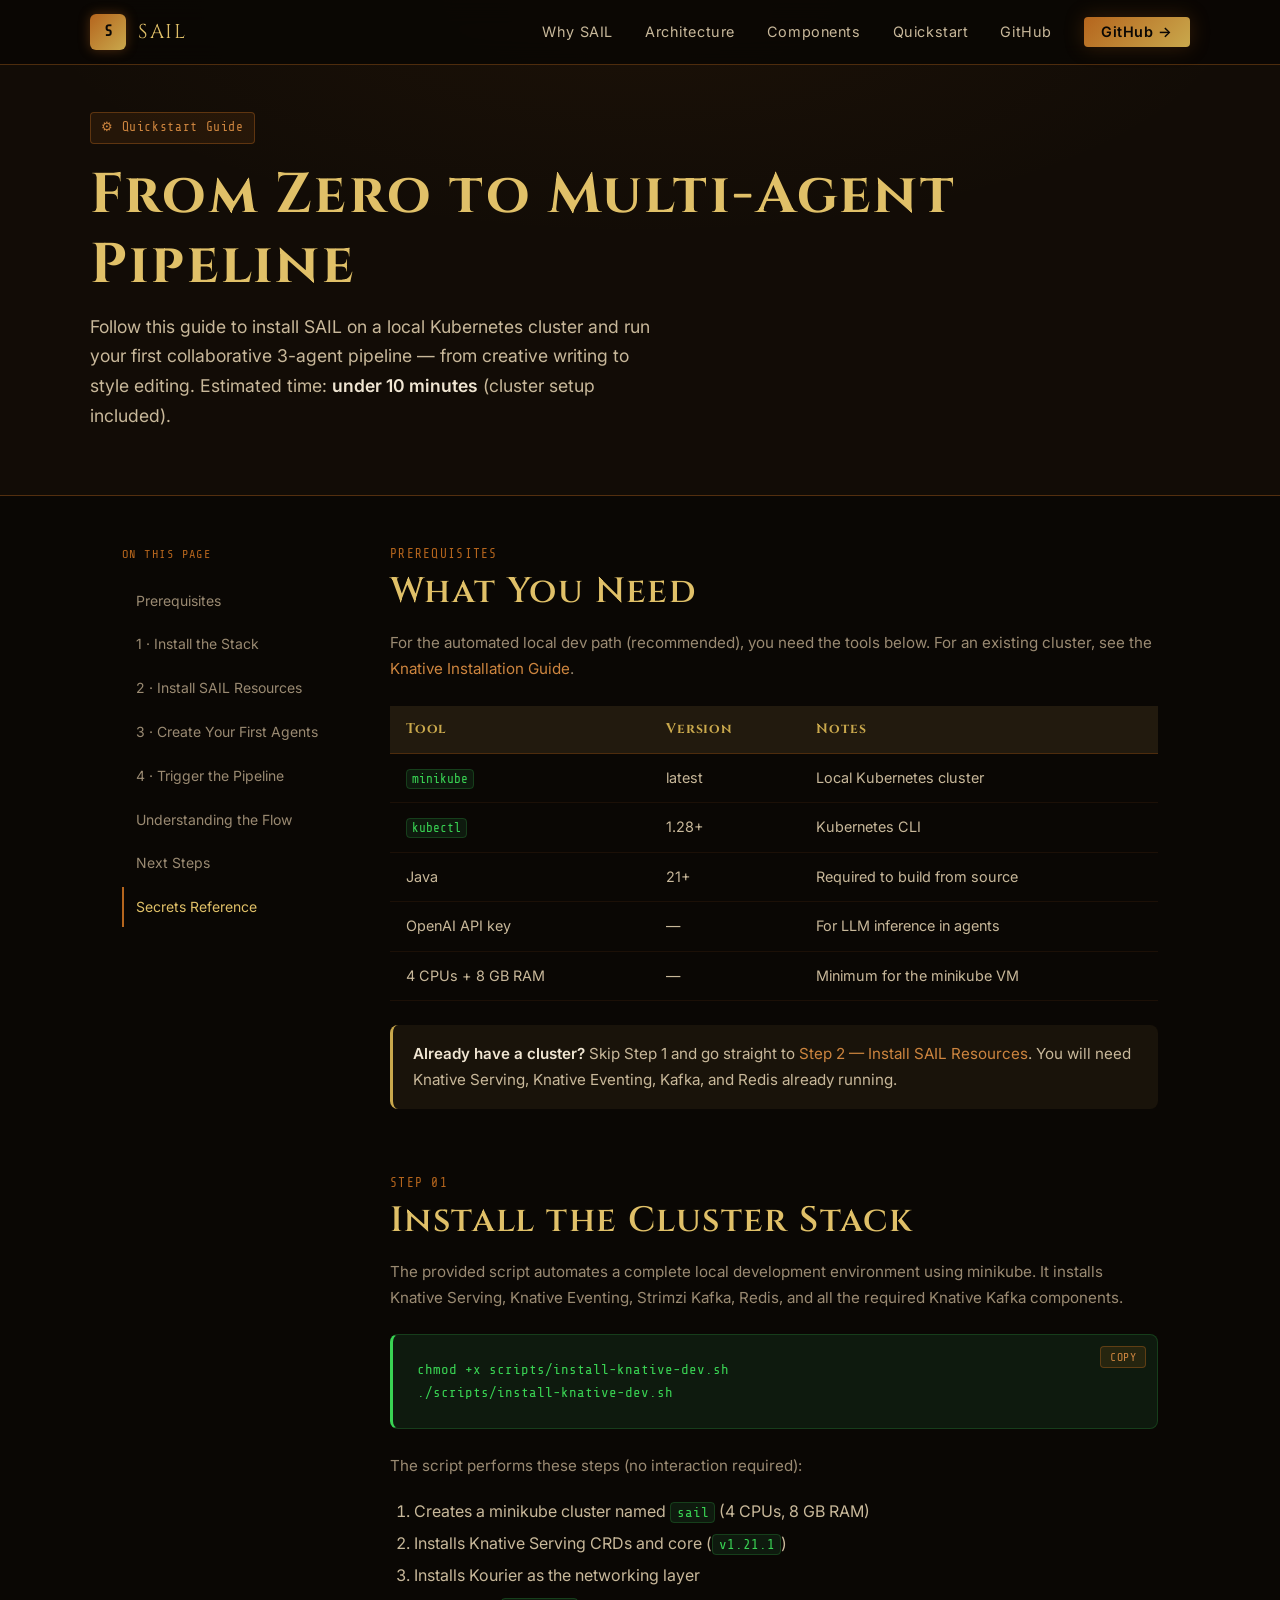
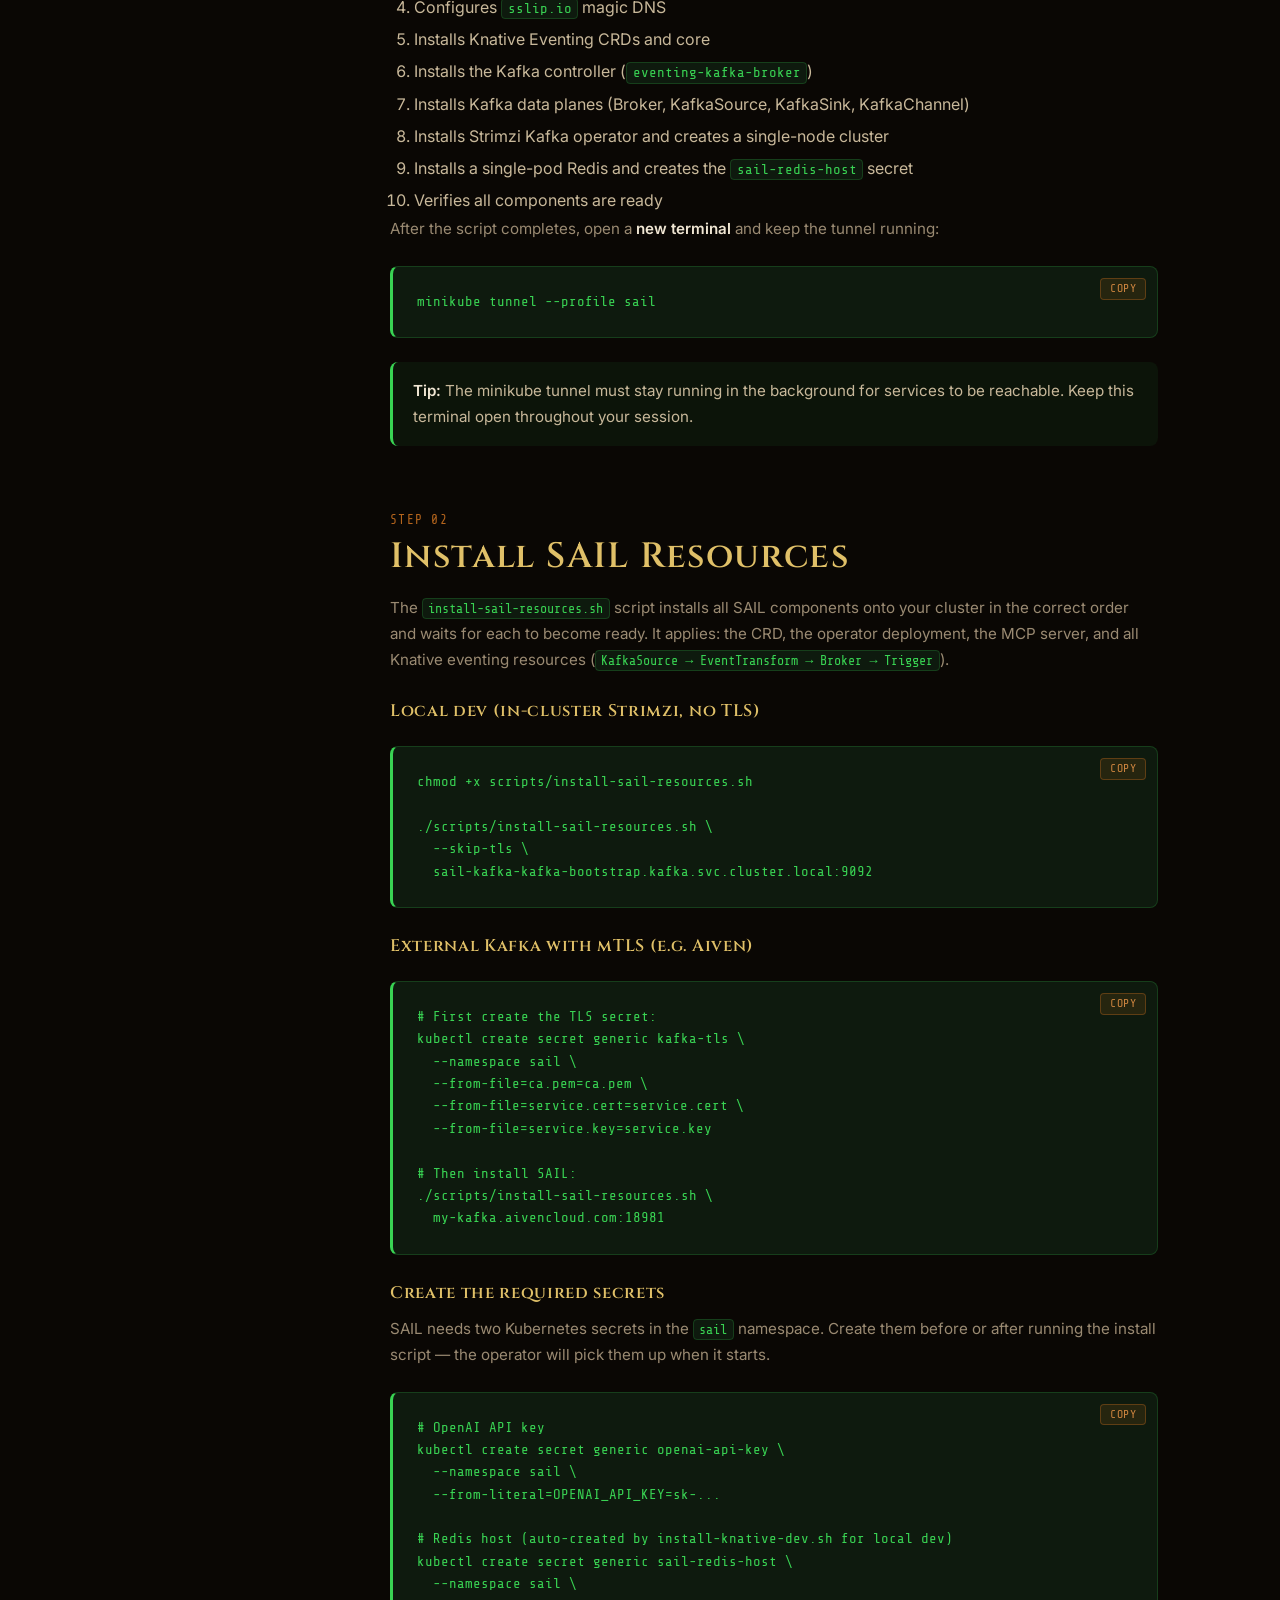
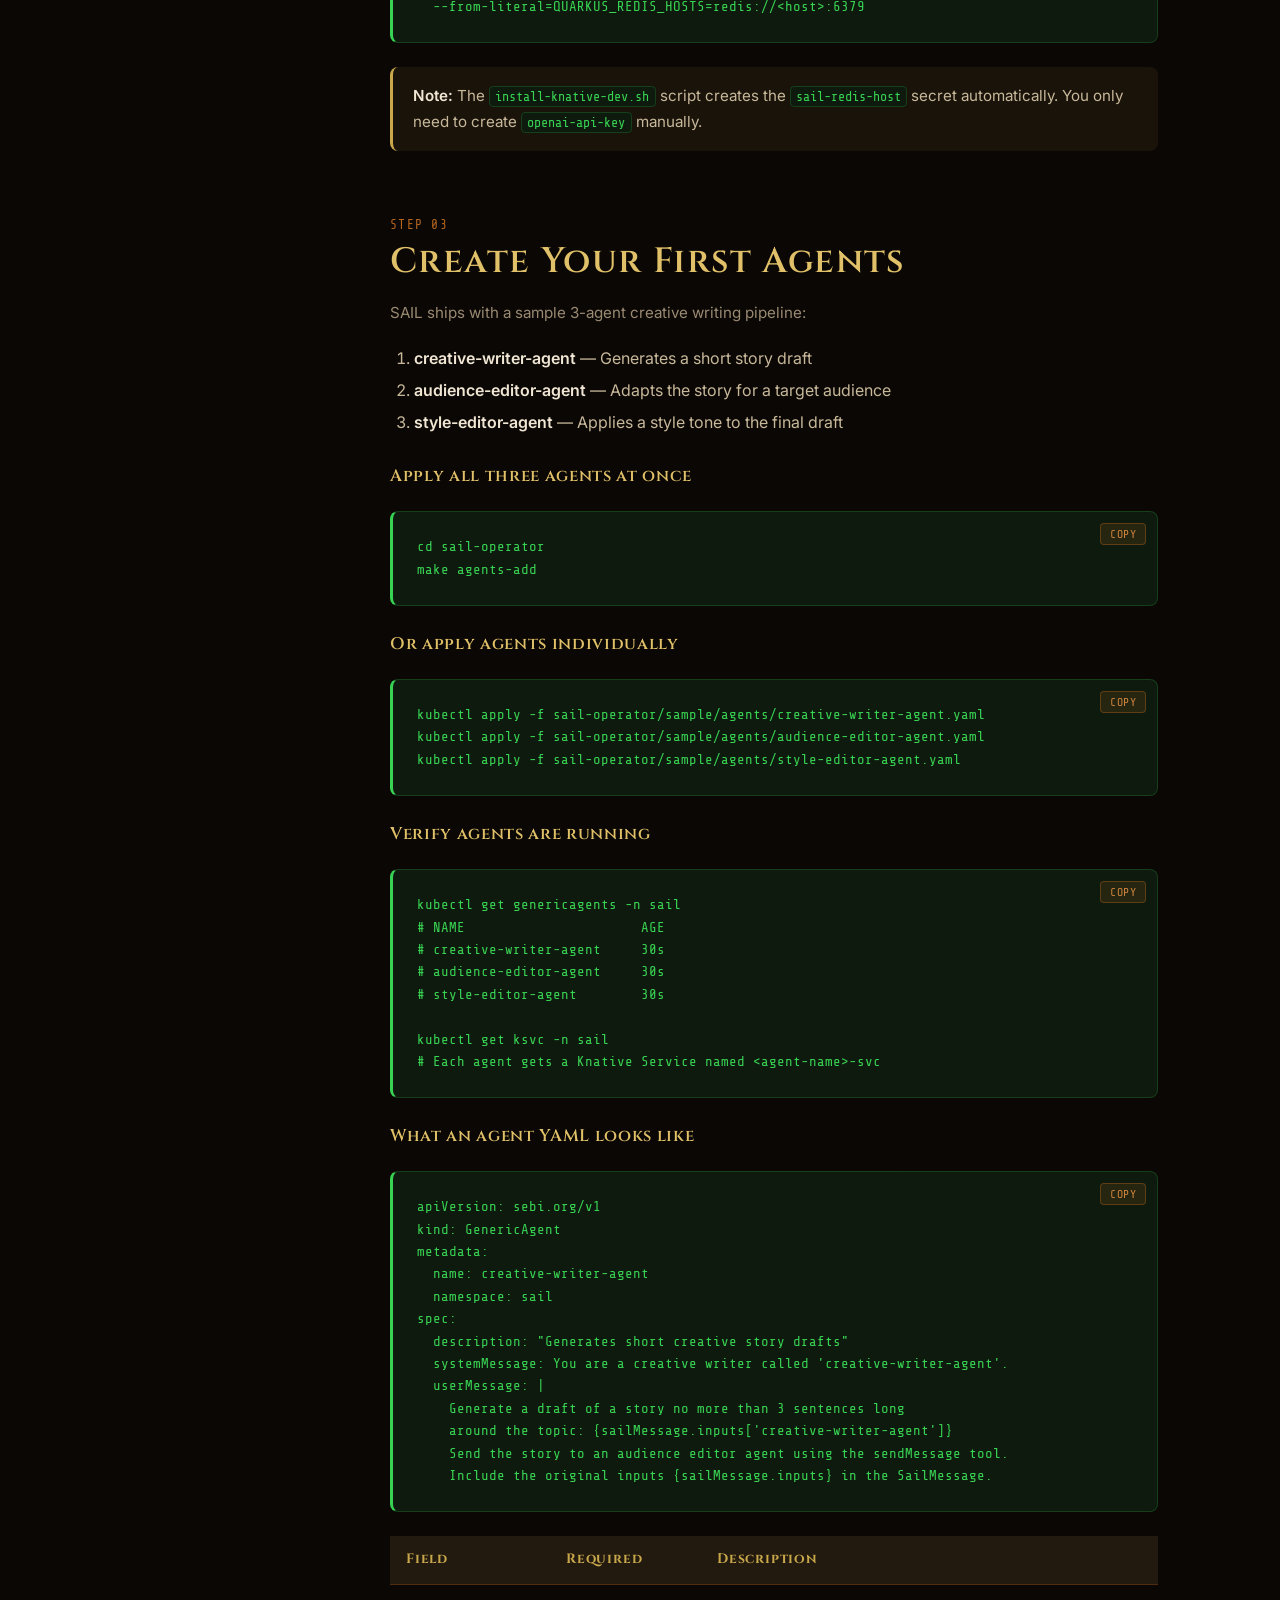
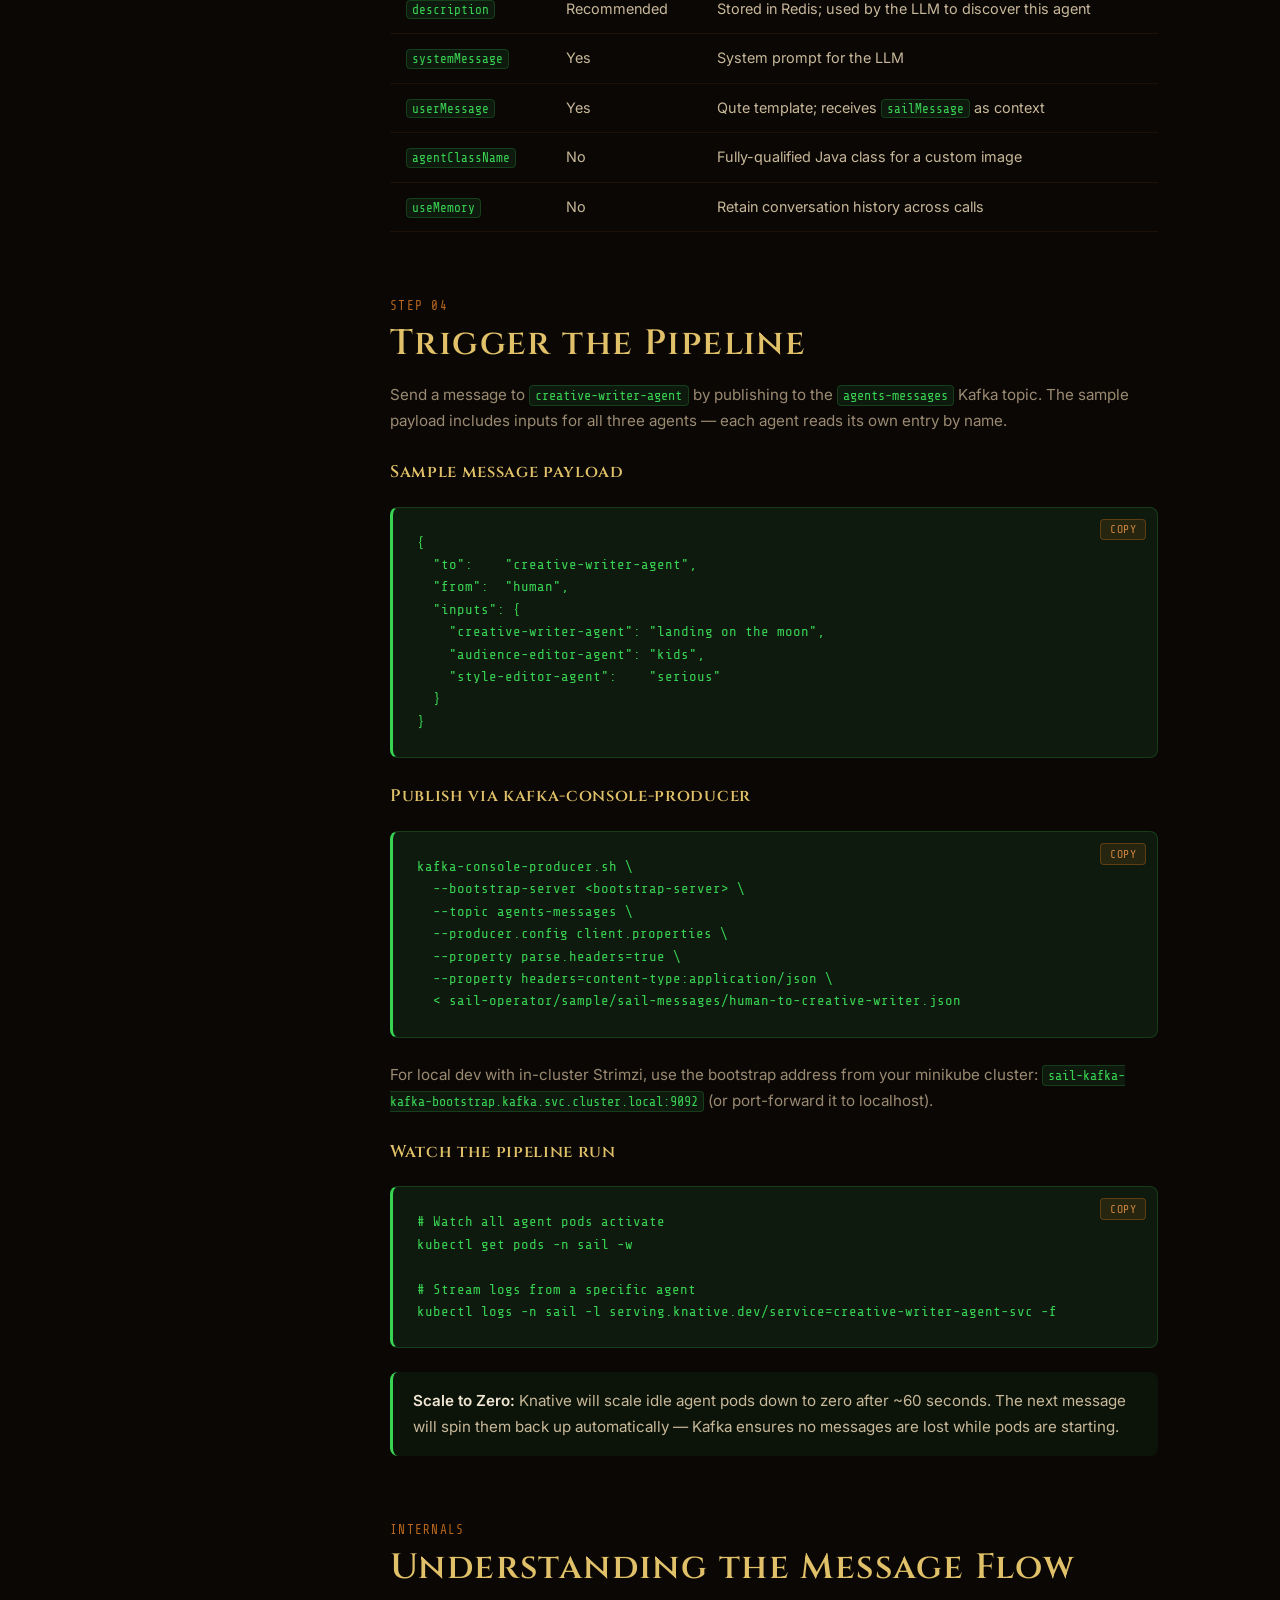
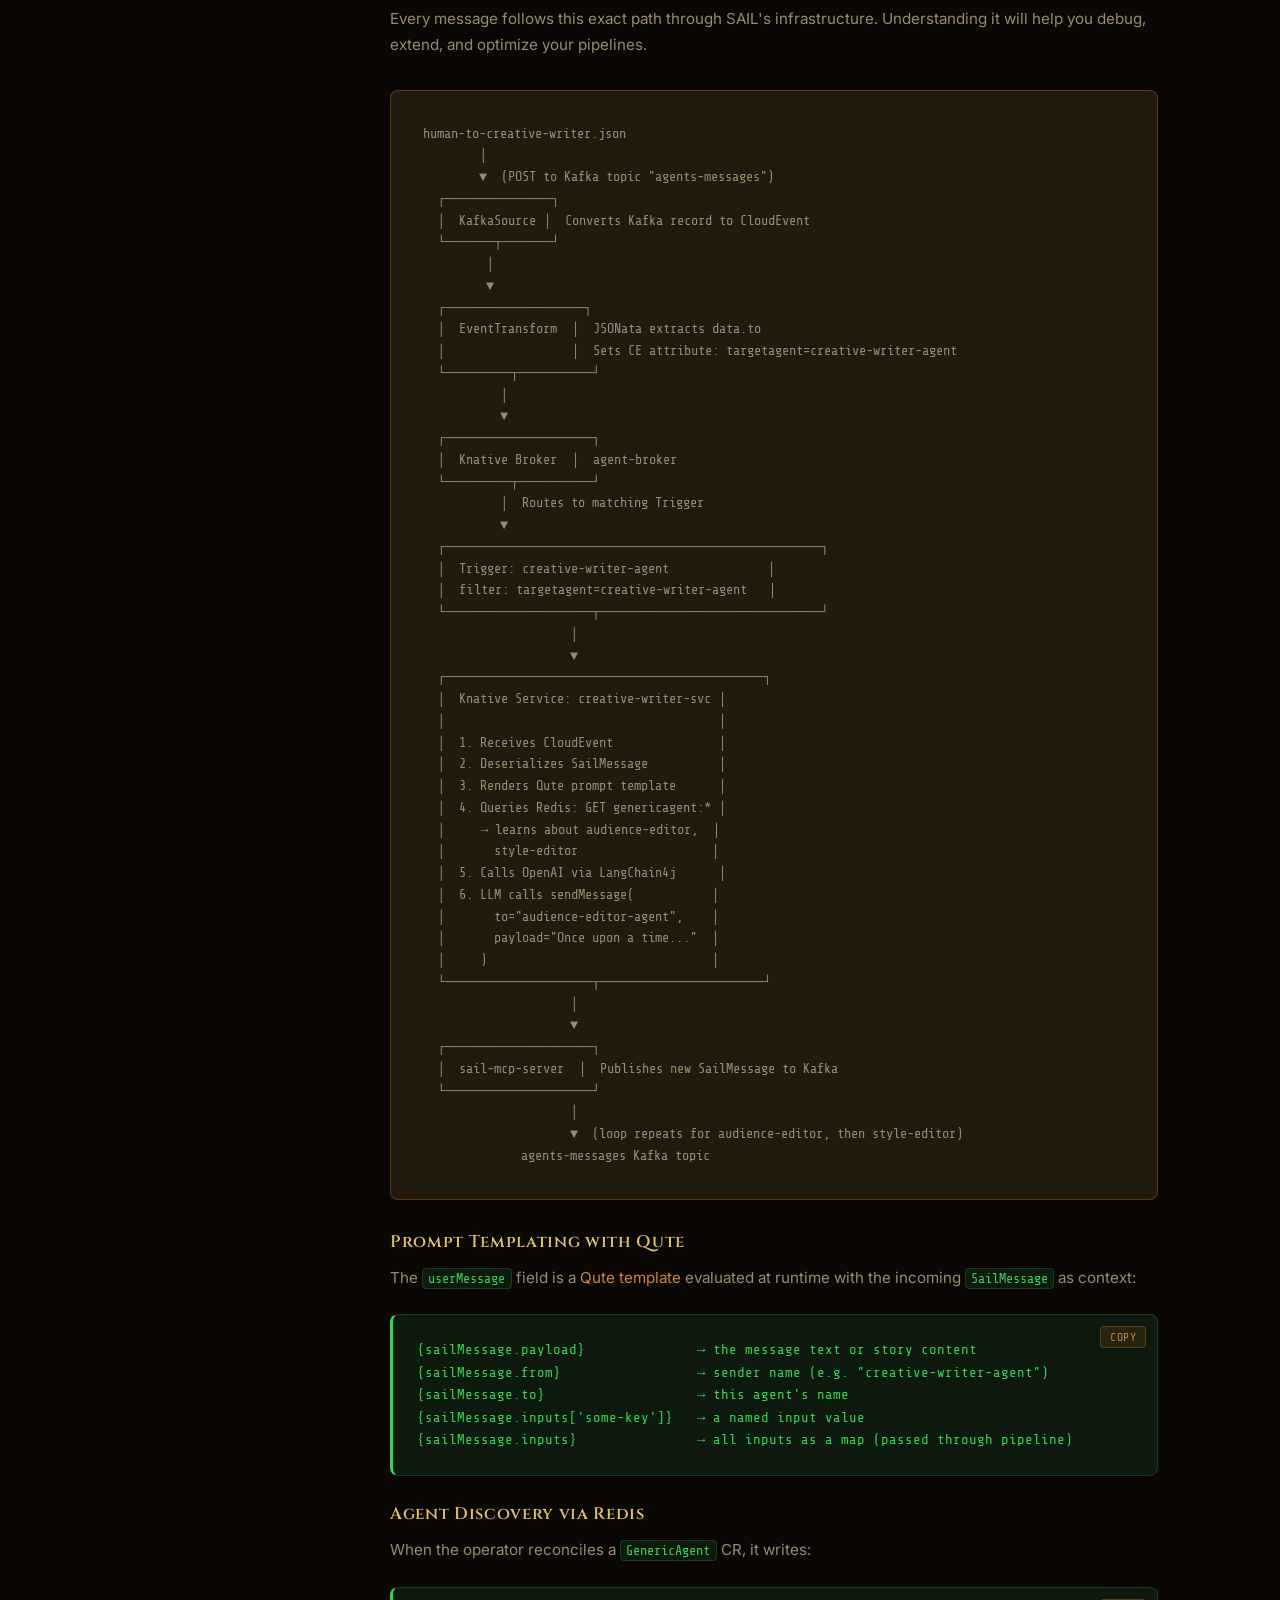
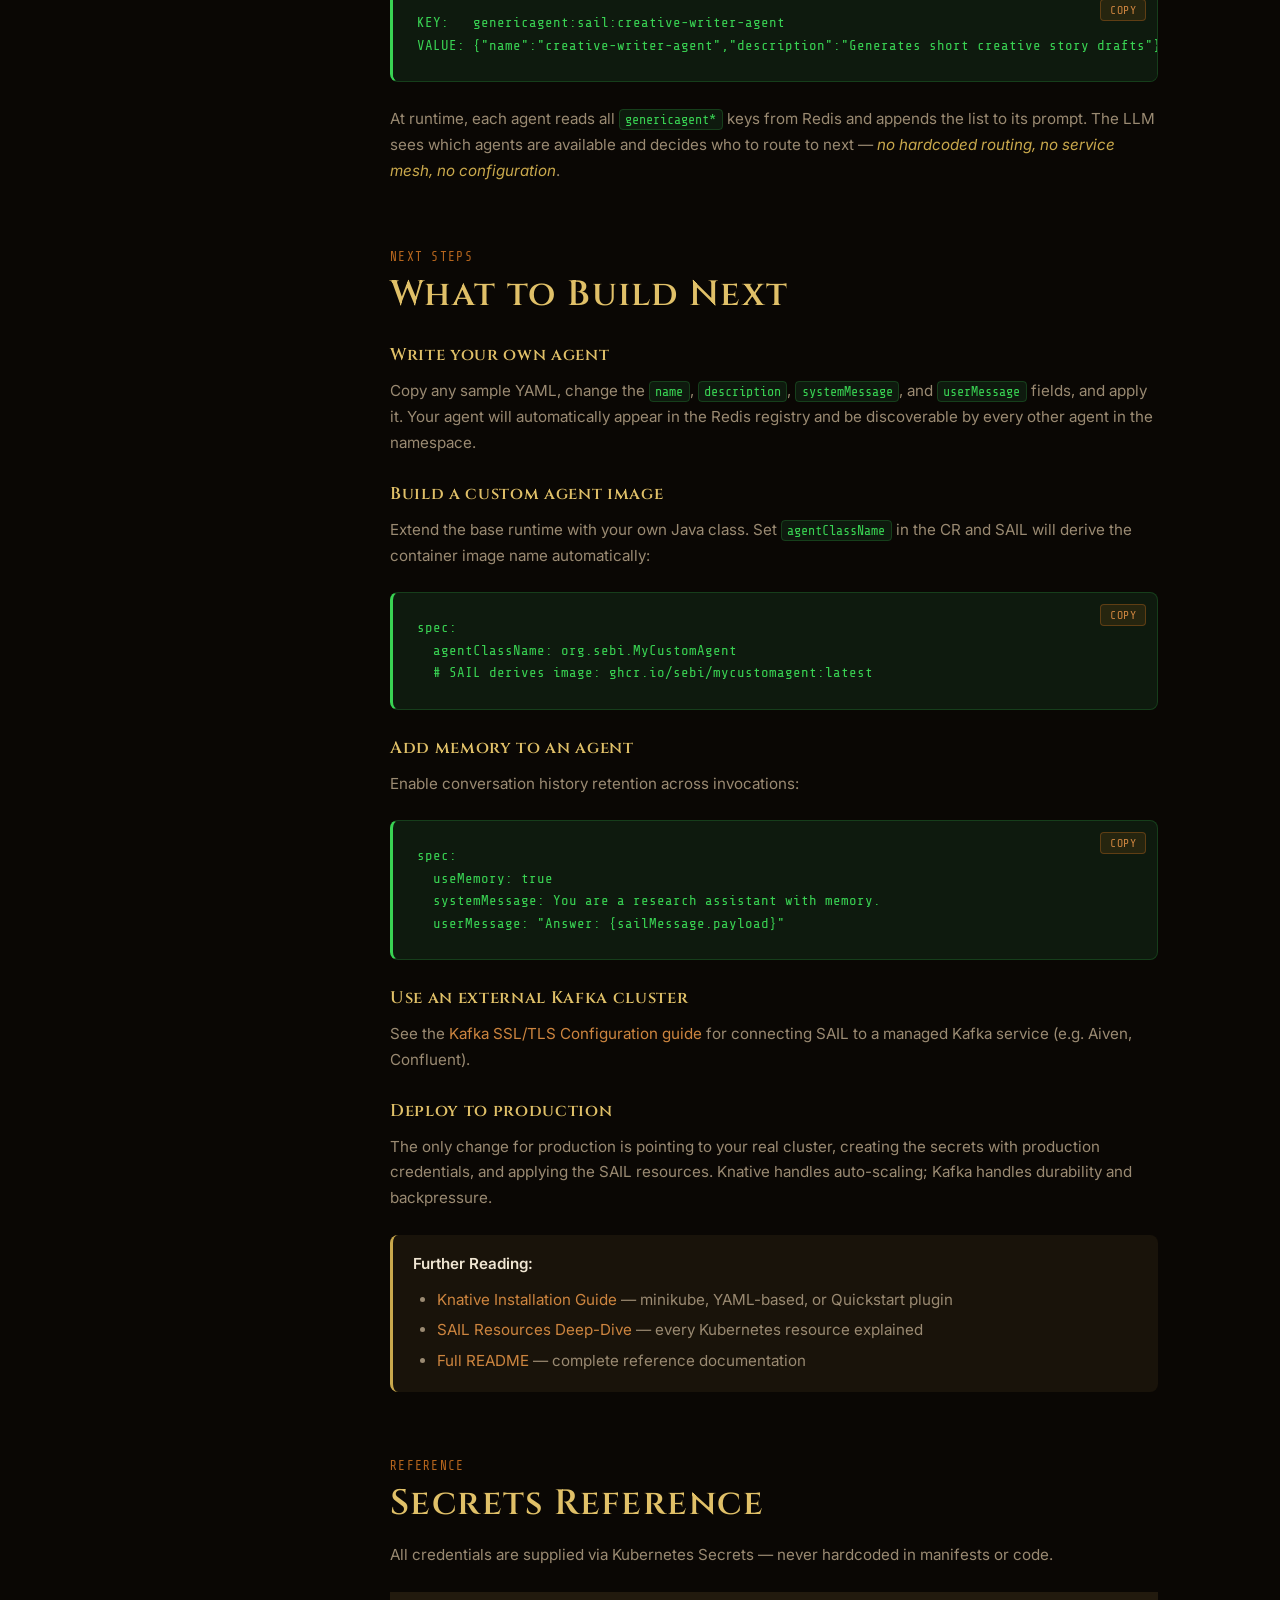
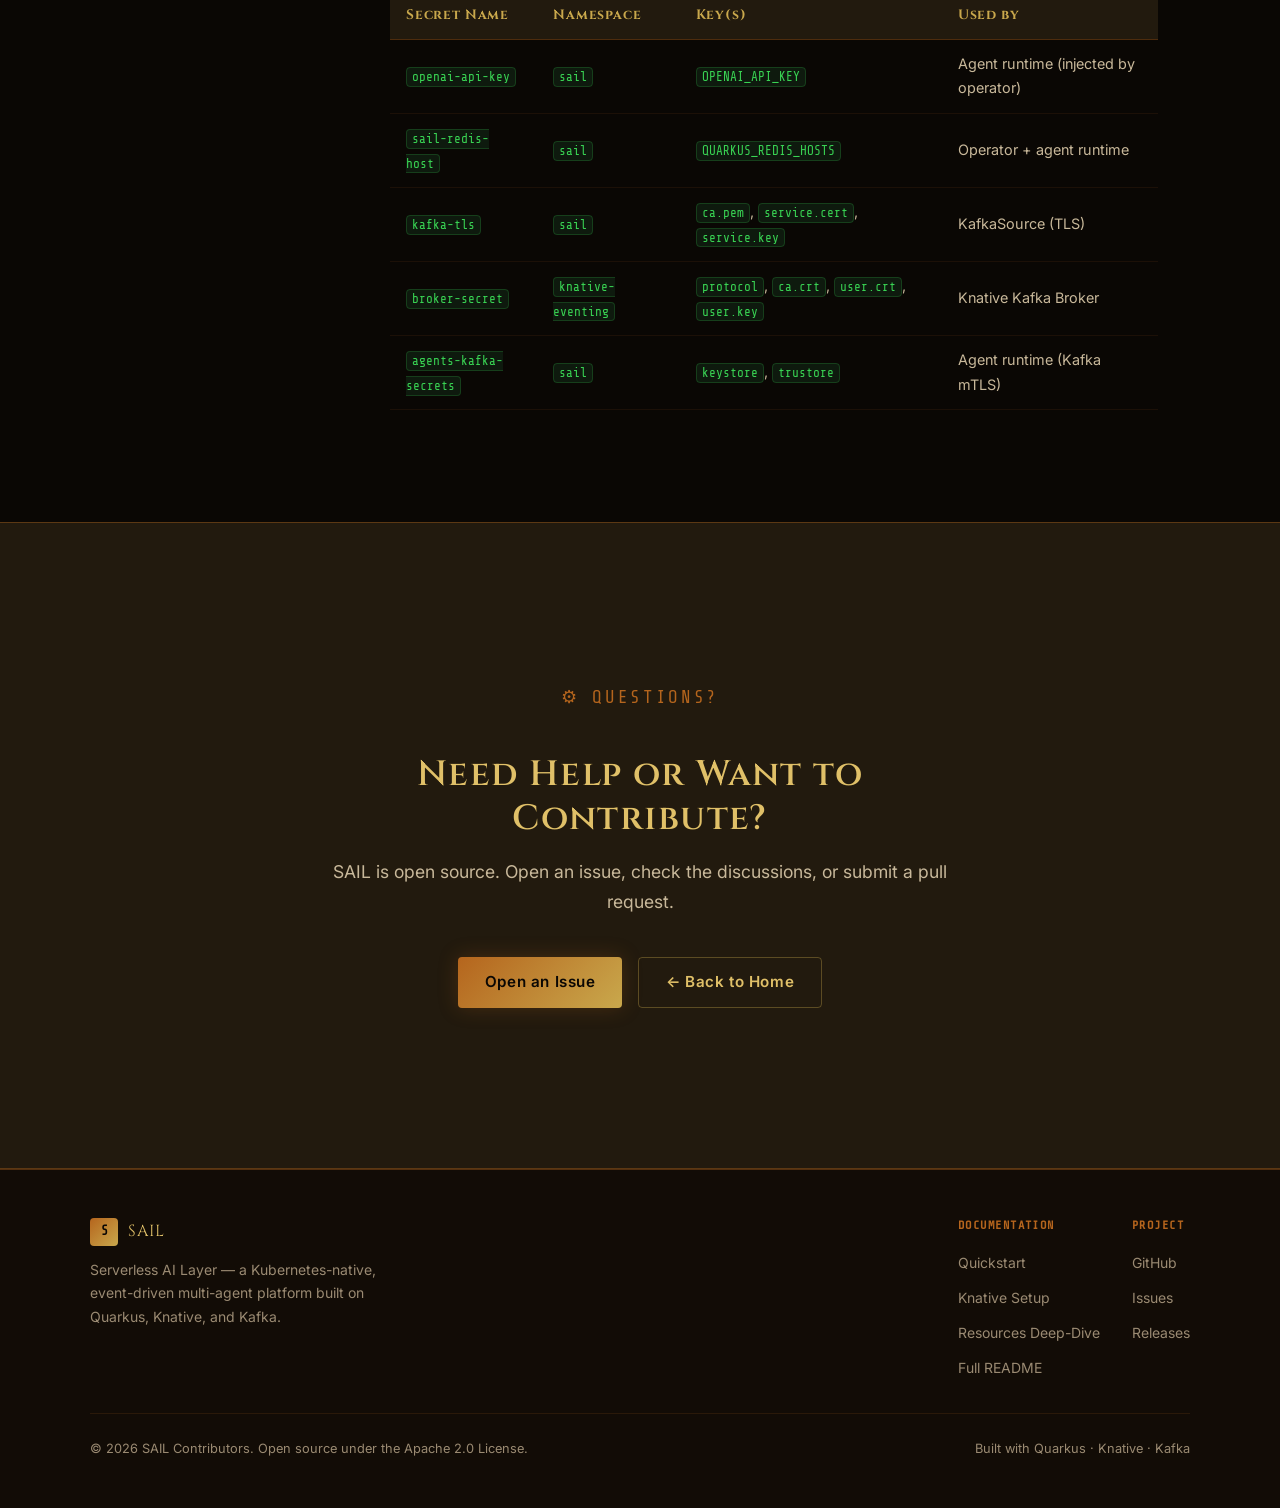
==== website/quickstart.html @ fe6a8fc5 "Add GitHub Pages website with steampunk design Co-authored-by: sebastienblanc <335133+sebastienblanc" ====
<!DOCTYPE html>
<html lang="en">
<head>
  <meta charset="UTF-8" />
  <meta name="viewport" content="width=device-width, initial-scale=1.0" />
  <title>Quickstart — SAIL</title>
  <meta name="description" content="Get SAIL up and running in under 10 minutes. Install Knative, deploy the operator, define your first agents, and trigger a collaborative AI pipeline." />
  <link rel="stylesheet" href="assets/css/style.css" />
  <link rel="icon" href="data:image/svg+xml,<svg xmlns='http://www.w3.org/2000/svg' viewBox='0 0 100 100'><text y='.9em' font-size='90'>⚙️</text></svg>" />
</head>
<body>

  <!-- ── Navigation ─────────────────────────────────────── -->
  <nav class="nav" role="navigation" aria-label="Main navigation">
    <div class="nav-inner">
      <a href="index.html" class="nav-logo" aria-label="SAIL Home">
        <div class="nav-logo-mark">S</div>
        <span class="nav-logo-text">SAIL</span>
      </a>

      <ul class="nav-links" id="navLinks">
        <li><a href="index.html#why">Why SAIL</a></li>
        <li><a href="index.html#architecture">Architecture</a></li>
        <li><a href="index.html#components">Components</a></li>
        <li><a href="quickstart.html">Quickstart</a></li>
        <li><a href="https://github.com/sail-oss/sail" target="_blank" rel="noopener">GitHub</a></li>
        <li><a href="https://github.com/sail-oss/sail" class="nav-cta" target="_blank" rel="noopener">GitHub →</a></li>
      </ul>

      <button class="nav-menu-toggle" id="menuToggle" aria-label="Toggle menu" aria-expanded="false">
        <svg width="22" height="22" viewBox="0 0 22 22" fill="currentColor">
          <rect y="3" width="22" height="2" rx="1"/>
          <rect y="10" width="22" height="2" rx="1"/>
          <rect y="17" width="22" height="2" rx="1"/>
        </svg>
      </button>
    </div>
  </nav>

  <!-- ── Page Header ─────────────────────────────────────── -->
  <header class="page-header">
    <div class="page-header-bg" aria-hidden="true"></div>
    <div class="page-header-inner">
      <div class="hex-badge" style="margin-bottom:1rem">⚙ Quickstart Guide</div>
      <h1>From Zero to Multi-Agent Pipeline</h1>
      <p>
        Follow this guide to install SAIL on a local Kubernetes cluster and run your first
        collaborative 3-agent pipeline — from creative writing to style editing.
        Estimated time: <strong>under 10 minutes</strong> (cluster setup included).
      </p>
    </div>
  </header>

  <!-- ── Main Content ────────────────────────────────────── -->
  <div class="qs-layout">

    <!-- Sidebar TOC -->
    <aside class="qs-sidebar" aria-label="Table of contents">
      <div class="qs-sidebar-title">On This Page</div>
      <ul class="qs-nav" id="tocNav">
        <li><a href="#prerequisites">Prerequisites</a></li>
        <li><a href="#step1">1 · Install the Stack</a></li>
        <li><a href="#step2">2 · Install SAIL Resources</a></li>
        <li><a href="#step3">3 · Create Your First Agents</a></li>
        <li><a href="#step4">4 · Trigger the Pipeline</a></li>
        <li><a href="#understand">Understanding the Flow</a></li>
        <li><a href="#next">Next Steps</a></li>
        <li><a href="#secrets">Secrets Reference</a></li>
      </ul>
    </aside>

    <!-- Main content -->
    <main class="qs-content" id="main-content">

      <!-- Prerequisites -->
      <div class="qs-section" id="prerequisites">
        <div class="qs-section-num">PREREQUISITES</div>
        <h2>What You Need</h2>
        <p>
          For the automated local dev path (recommended), you need the tools below.
          For an existing cluster, see the
          <a href="https://github.com/sail-oss/sail/blob/main/docs/knative-installation.md" target="_blank" rel="noopener">Knative Installation Guide</a>.
        </p>

        <table>
          <thead>
            <tr><th>Tool</th><th>Version</th><th>Notes</th></tr>
          </thead>
          <tbody>
            <tr><td><code>minikube</code></td><td>latest</td><td>Local Kubernetes cluster</td></tr>
            <tr><td><code>kubectl</code></td><td>1.28+</td><td>Kubernetes CLI</td></tr>
            <tr><td>Java</td><td>21+</td><td>Required to build from source</td></tr>
            <tr><td>OpenAI API key</td><td>—</td><td>For LLM inference in agents</td></tr>
            <tr><td>4 CPUs + 8 GB RAM</td><td>—</td><td>Minimum for the minikube VM</td></tr>
          </tbody>
        </table>

        <div class="note">
          <strong>Already have a cluster?</strong> Skip Step 1 and go straight to
          <a href="#step2">Step 2 — Install SAIL Resources</a>.
          You will need Knative Serving, Knative Eventing, Kafka, and Redis already running.
        </div>
      </div>

      <!-- Step 1 -->
      <div class="qs-section" id="step1">
        <div class="qs-section-num">STEP 01</div>
        <h2>Install the Cluster Stack</h2>
        <p>
          The provided script automates a complete local development environment using minikube.
          It installs Knative Serving, Knative Eventing, Strimzi Kafka, Redis, and all the
          required Knative Kafka components.
        </p>

        <div class="code-block-wrap">
          <pre><code>chmod +x scripts/install-knative-dev.sh
./scripts/install-knative-dev.sh</code></pre>
          <button class="copy-btn" aria-label="Copy install-knative-dev.sh commands">COPY</button>
        </div>

        <p>The script performs these steps (no interaction required):</p>
        <ol style="color:var(--parchment-dim);padding-left:1.5rem;line-height:2">
          <li>Creates a minikube cluster named <code>sail</code> (4 CPUs, 8 GB RAM)</li>
          <li>Installs Knative Serving CRDs and core (<code>v1.21.1</code>)</li>
          <li>Installs Kourier as the networking layer</li>
          <li>Configures <code>sslip.io</code> magic DNS</li>
          <li>Installs Knative Eventing CRDs and core</li>
          <li>Installs the Kafka controller (<code>eventing-kafka-broker</code>)</li>
          <li>Installs Kafka data planes (Broker, KafkaSource, KafkaSink, KafkaChannel)</li>
          <li>Installs Strimzi Kafka operator and creates a single-node cluster</li>
          <li>Installs a single-pod Redis and creates the <code>sail-redis-host</code> secret</li>
          <li>Verifies all components are ready</li>
        </ol>

        <p>After the script completes, open a <strong>new terminal</strong> and keep the tunnel running:</p>
        <div class="code-block-wrap">
          <pre><code>minikube tunnel --profile sail</code></pre>
          <button class="copy-btn" aria-label="Copy minikube tunnel command">COPY</button>
        </div>

        <div class="tip">
          <strong>Tip:</strong> The minikube tunnel must stay running in the background for services
          to be reachable. Keep this terminal open throughout your session.
        </div>
      </div>

      <!-- Step 2 -->
      <div class="qs-section" id="step2">
        <div class="qs-section-num">STEP 02</div>
        <h2>Install SAIL Resources</h2>
        <p>
          The <code>install-sail-resources.sh</code> script installs all SAIL components
          onto your cluster in the correct order and waits for each to become ready.
          It applies: the CRD, the operator deployment, the MCP server, and all Knative
          eventing resources (<code>KafkaSource → EventTransform → Broker → Trigger</code>).
        </p>

        <h3>Local dev (in-cluster Strimzi, no TLS)</h3>
        <div class="code-block-wrap">
          <pre><code>chmod +x scripts/install-sail-resources.sh

./scripts/install-sail-resources.sh \
  --skip-tls \
  sail-kafka-kafka-bootstrap.kafka.svc.cluster.local:9092</code></pre>
          <button class="copy-btn" aria-label="Copy local dev install command">COPY</button>
        </div>

        <h3>External Kafka with mTLS (e.g. Aiven)</h3>
        <div class="code-block-wrap">
          <pre><code># First create the TLS secret:
kubectl create secret generic kafka-tls \
  --namespace sail \
  --from-file=ca.pem=ca.pem \
  --from-file=service.cert=service.cert \
  --from-file=service.key=service.key

# Then install SAIL:
./scripts/install-sail-resources.sh \
  my-kafka.aivencloud.com:18981</code></pre>
          <button class="copy-btn" aria-label="Copy external Kafka install command">COPY</button>
        </div>

        <h3>Create the required secrets</h3>
        <p>
          SAIL needs two Kubernetes secrets in the <code>sail</code> namespace.
          Create them before or after running the install script — the operator
          will pick them up when it starts.
        </p>
        <div class="code-block-wrap">
          <pre><code># OpenAI API key
kubectl create secret generic openai-api-key \
  --namespace sail \
  --from-literal=OPENAI_API_KEY=sk-...

# Redis host (auto-created by install-knative-dev.sh for local dev)
kubectl create secret generic sail-redis-host \
  --namespace sail \
  --from-literal=QUARKUS_REDIS_HOSTS=redis://&lt;host&gt;:6379</code></pre>
          <button class="copy-btn" aria-label="Copy secrets creation commands">COPY</button>
        </div>

        <div class="note">
          <strong>Note:</strong> The <code>install-knative-dev.sh</code> script creates the
          <code>sail-redis-host</code> secret automatically. You only need to create
          <code>openai-api-key</code> manually.
        </div>
      </div>

      <!-- Step 3 -->
      <div class="qs-section" id="step3">
        <div class="qs-section-num">STEP 03</div>
        <h2>Create Your First Agents</h2>
        <p>
          SAIL ships with a sample 3-agent creative writing pipeline:
        </p>
        <ol style="color:var(--parchment-dim);padding-left:1.5rem;line-height:2">
          <li><strong>creative-writer-agent</strong> — Generates a short story draft</li>
          <li><strong>audience-editor-agent</strong> — Adapts the story for a target audience</li>
          <li><strong>style-editor-agent</strong> — Applies a style tone to the final draft</li>
        </ol>

        <h3>Apply all three agents at once</h3>
        <div class="code-block-wrap">
          <pre><code>cd sail-operator
make agents-add</code></pre>
          <button class="copy-btn" aria-label="Copy agents-add command">COPY</button>
        </div>

        <h3>Or apply agents individually</h3>
        <div class="code-block-wrap">
          <pre><code>kubectl apply -f sail-operator/sample/agents/creative-writer-agent.yaml
kubectl apply -f sail-operator/sample/agents/audience-editor-agent.yaml
kubectl apply -f sail-operator/sample/agents/style-editor-agent.yaml</code></pre>
          <button class="copy-btn" aria-label="Copy individual agent apply commands">COPY</button>
        </div>

        <h3>Verify agents are running</h3>
        <div class="code-block-wrap">
          <pre><code>kubectl get genericagents -n sail
# NAME                      AGE
# creative-writer-agent     30s
# audience-editor-agent     30s
# style-editor-agent        30s

kubectl get ksvc -n sail
# Each agent gets a Knative Service named &lt;agent-name&gt;-svc</code></pre>
          <button class="copy-btn" aria-label="Copy verification commands">COPY</button>
        </div>

        <h3>What an agent YAML looks like</h3>
        <div class="code-block-wrap">
          <pre><code>apiVersion: sebi.org/v1
kind: GenericAgent
metadata:
  name: creative-writer-agent
  namespace: sail
spec:
  description: "Generates short creative story drafts"
  systemMessage: You are a creative writer called 'creative-writer-agent'.
  userMessage: |
    Generate a draft of a story no more than 3 sentences long
    around the topic: {sailMessage.inputs['creative-writer-agent']}
    Send the story to an audience editor agent using the sendMessage tool.
    Include the original inputs {sailMessage.inputs} in the SailMessage.</code></pre>
          <button class="copy-btn" aria-label="Copy agent YAML example">COPY</button>
        </div>

        <table>
          <thead>
            <tr><th>Field</th><th>Required</th><th>Description</th></tr>
          </thead>
          <tbody>
            <tr><td><code>description</code></td><td>Recommended</td><td>Stored in Redis; used by the LLM to discover this agent</td></tr>
            <tr><td><code>systemMessage</code></td><td>Yes</td><td>System prompt for the LLM</td></tr>
            <tr><td><code>userMessage</code></td><td>Yes</td><td>Qute template; receives <code>sailMessage</code> as context</td></tr>
            <tr><td><code>agentClassName</code></td><td>No</td><td>Fully-qualified Java class for a custom image</td></tr>
            <tr><td><code>useMemory</code></td><td>No</td><td>Retain conversation history across calls</td></tr>
          </tbody>
        </table>
      </div>

      <!-- Step 4 -->
      <div class="qs-section" id="step4">
        <div class="qs-section-num">STEP 04</div>
        <h2>Trigger the Pipeline</h2>
        <p>
          Send a message to <code>creative-writer-agent</code> by publishing to the
          <code>agents-messages</code> Kafka topic. The sample payload includes inputs
          for all three agents — each agent reads its own entry by name.
        </p>

        <h3>Sample message payload</h3>
        <div class="code-block-wrap">
          <pre><code>{
  "to":    "creative-writer-agent",
  "from":  "human",
  "inputs": {
    "creative-writer-agent": "landing on the moon",
    "audience-editor-agent": "kids",
    "style-editor-agent":    "serious"
  }
}</code></pre>
          <button class="copy-btn" aria-label="Copy sample payload JSON">COPY</button>
        </div>

        <h3>Publish via kafka-console-producer</h3>
        <div class="code-block-wrap">
          <pre><code>kafka-console-producer.sh \
  --bootstrap-server &lt;bootstrap-server&gt; \
  --topic agents-messages \
  --producer.config client.properties \
  --property parse.headers=true \
  --property headers=content-type:application/json \
  &lt; sail-operator/sample/sail-messages/human-to-creative-writer.json</code></pre>
          <button class="copy-btn" aria-label="Copy kafka-console-producer command">COPY</button>
        </div>

        <p>
          For local dev with in-cluster Strimzi, use the bootstrap address from your
          minikube cluster: <code>sail-kafka-kafka-bootstrap.kafka.svc.cluster.local:9092</code>
          (or port-forward it to localhost).
        </p>

        <h3>Watch the pipeline run</h3>
        <div class="code-block-wrap">
          <pre><code># Watch all agent pods activate
kubectl get pods -n sail -w

# Stream logs from a specific agent
kubectl logs -n sail -l serving.knative.dev/service=creative-writer-agent-svc -f</code></pre>
          <button class="copy-btn" aria-label="Copy pod watching commands">COPY</button>
        </div>

        <div class="tip">
          <strong>Scale to Zero:</strong> Knative will scale idle agent pods down to zero after ~60 seconds.
          The next message will spin them back up automatically — Kafka ensures no messages are lost while
          pods are starting.
        </div>
      </div>

      <!-- Understanding the Flow -->
      <div class="qs-section" id="understand">
        <div class="qs-section-num">INTERNALS</div>
        <h2>Understanding the Message Flow</h2>
        <p>
          Every message follows this exact path through SAIL's infrastructure.
          Understanding it will help you debug, extend, and optimize your pipelines.
        </p>

        <div class="arch-diagram" role="img" aria-label="Detailed message flow diagram">
<pre>human-to-creative-writer.json
        │
        ▼  (POST to Kafka topic "agents-messages")
  ┌─────────────┐
  │  KafkaSource │  Converts Kafka record to CloudEvent
  └──────┬──────┘
         │
         ▼
  ┌─────────────────┐
  │  EventTransform  │  JSONata extracts data.to
  │                  │  Sets CE attribute: targetagent=creative-writer-agent
  └────────┬─────────┘
           │
           ▼
  ┌──────────────────┐
  │  Knative Broker  │  agent-broker
  └────────┬─────────┘
           │  Routes to matching Trigger
           ▼
  ┌──────────────────────────────────────────────┐
  │  Trigger: creative-writer-agent              │
  │  filter: targetagent=creative-writer-agent   │
  └──────────────────┬───────────────────────────┘
                     │
                     ▼
  ┌───────────────────────────────────────┐
  │  Knative Service: creative-writer-svc │
  │                                       │
  │  1. Receives CloudEvent               │
  │  2. Deserializes SailMessage          │
  │  3. Renders Qute prompt template      │
  │  4. Queries Redis: GET genericagent:* │
  │     → learns about audience-editor,  │
  │       style-editor                   │
  │  5. Calls OpenAI via LangChain4j      │
  │  6. LLM calls sendMessage(           │
  │       to="audience-editor-agent",    │
  │       payload="Once upon a time..."  │
  │     )                                │
  └──────────────────┬────────────────────┘
                     │
                     ▼
  ┌──────────────────┐
  │  sail-mcp-server  │  Publishes new SailMessage to Kafka
  └──────────────────┘
                     │
                     ▼  (loop repeats for audience-editor, then style-editor)
              agents-messages Kafka topic</pre>
        </div>

        <h3>Prompt Templating with Qute</h3>
        <p>
          The <code>userMessage</code> field is a
          <a href="https://quarkus.io/guides/qute" target="_blank" rel="noopener">Qute template</a>
          evaluated at runtime with the incoming <code>SailMessage</code> as context:
        </p>
        <div class="code-block-wrap">
          <pre><code>{sailMessage.payload}              → the message text or story content
{sailMessage.from}                 → sender name (e.g. "creative-writer-agent")
{sailMessage.to}                   → this agent's name
{sailMessage.inputs['some-key']}   → a named input value
{sailMessage.inputs}               → all inputs as a map (passed through pipeline)</code></pre>
          <button class="copy-btn" aria-label="Copy Qute template reference">COPY</button>
        </div>

        <h3>Agent Discovery via Redis</h3>
        <p>
          When the operator reconciles a <code>GenericAgent</code> CR, it writes:
        </p>
        <div class="code-block-wrap">
          <pre><code>KEY:   genericagent:sail:creative-writer-agent
VALUE: {"name":"creative-writer-agent","description":"Generates short creative story drafts"}</code></pre>
          <button class="copy-btn" aria-label="Copy Redis key example">COPY</button>
        </div>
        <p>
          At runtime, each agent reads all <code>genericagent*</code> keys from Redis and
          appends the list to its prompt. The LLM sees which agents are available and decides
          who to route to next — <em>no hardcoded routing, no service mesh, no configuration</em>.
        </p>
      </div>

      <!-- Next Steps -->
      <div class="qs-section" id="next">
        <div class="qs-section-num">NEXT STEPS</div>
        <h2>What to Build Next</h2>

        <h3>Write your own agent</h3>
        <p>
          Copy any sample YAML, change the <code>name</code>, <code>description</code>,
          <code>systemMessage</code>, and <code>userMessage</code> fields, and apply it.
          Your agent will automatically appear in the Redis registry and be discoverable
          by every other agent in the namespace.
        </p>

        <h3>Build a custom agent image</h3>
        <p>
          Extend the base runtime with your own Java class. Set <code>agentClassName</code>
          in the CR and SAIL will derive the container image name automatically:
        </p>
        <div class="code-block-wrap">
          <pre><code>spec:
  agentClassName: org.sebi.MyCustomAgent
  # SAIL derives image: ghcr.io/sebi/mycustomagent:latest</code></pre>
          <button class="copy-btn" aria-label="Copy custom agent class example">COPY</button>
        </div>

        <h3>Add memory to an agent</h3>
        <p>
          Enable conversation history retention across invocations:
        </p>
        <div class="code-block-wrap">
          <pre><code>spec:
  useMemory: true
  systemMessage: You are a research assistant with memory.
  userMessage: "Answer: {sailMessage.payload}"</code></pre>
          <button class="copy-btn" aria-label="Copy useMemory example">COPY</button>
        </div>

        <h3>Use an external Kafka cluster</h3>
        <p>
          See the
          <a href="https://github.com/sail-oss/sail/blob/main/docs/knative-installation.md#kafka-ssltls-configuration" target="_blank" rel="noopener">
            Kafka SSL/TLS Configuration guide
          </a>
          for connecting SAIL to a managed Kafka service (e.g. Aiven, Confluent).
        </p>

        <h3>Deploy to production</h3>
        <p>
          The only change for production is pointing to your real cluster, creating the
          secrets with production credentials, and applying the SAIL resources.
          Knative handles auto-scaling; Kafka handles durability and backpressure.
        </p>

        <div class="note">
          <strong>Further Reading:</strong>
          <ul style="margin-top:0.5rem;padding-left:1.5rem;line-height:2;color:var(--parchment-muted)">
            <li><a href="https://github.com/sail-oss/sail/blob/main/docs/knative-installation.md" target="_blank" rel="noopener">Knative Installation Guide</a> — minikube, YAML-based, or Quickstart plugin</li>
            <li><a href="https://github.com/sail-oss/sail/blob/main/docs/sail-resources.md" target="_blank" rel="noopener">SAIL Resources Deep-Dive</a> — every Kubernetes resource explained</li>
            <li><a href="https://github.com/sail-oss/sail/blob/main/README.md" target="_blank" rel="noopener">Full README</a> — complete reference documentation</li>
          </ul>
        </div>
      </div>

      <!-- Secrets Reference -->
      <div class="qs-section" id="secrets">
        <div class="qs-section-num">REFERENCE</div>
        <h2>Secrets Reference</h2>
        <p>
          All credentials are supplied via Kubernetes Secrets — never hardcoded in manifests or code.
        </p>

        <table>
          <thead>
            <tr><th>Secret Name</th><th>Namespace</th><th>Key(s)</th><th>Used by</th></tr>
          </thead>
          <tbody>
            <tr>
              <td><code>openai-api-key</code></td>
              <td><code>sail</code></td>
              <td><code>OPENAI_API_KEY</code></td>
              <td>Agent runtime (injected by operator)</td>
            </tr>
            <tr>
              <td><code>sail-redis-host</code></td>
              <td><code>sail</code></td>
              <td><code>QUARKUS_REDIS_HOSTS</code></td>
              <td>Operator + agent runtime</td>
            </tr>
            <tr>
              <td><code>kafka-tls</code></td>
              <td><code>sail</code></td>
              <td><code>ca.pem</code>, <code>service.cert</code>, <code>service.key</code></td>
              <td>KafkaSource (TLS)</td>
            </tr>
            <tr>
              <td><code>broker-secret</code></td>
              <td><code>knative-eventing</code></td>
              <td><code>protocol</code>, <code>ca.crt</code>, <code>user.crt</code>, <code>user.key</code></td>
              <td>Knative Kafka Broker</td>
            </tr>
            <tr>
              <td><code>agents-kafka-secrets</code></td>
              <td><code>sail</code></td>
              <td><code>keystore</code>, <code>trustore</code></td>
              <td>Agent runtime (Kafka mTLS)</td>
            </tr>
          </tbody>
        </table>
      </div>

    </main>
  </div>

  <!-- ── CTA ─────────────────────────────────────────────── -->
  <section class="cta-section" aria-labelledby="qsCtaTitle">
    <div class="cta-inner">
      <p class="section-label" style="text-align:center">⚙ Questions?</p>
      <h2 id="qsCtaTitle">Need Help or Want to Contribute?</h2>
      <p>
        SAIL is open source. Open an issue, check the discussions, or submit a pull request.
      </p>
      <div class="cta-actions">
        <a href="https://github.com/sail-oss/sail/issues" class="btn btn-primary" target="_blank" rel="noopener">
          Open an Issue
        </a>
        <a href="index.html" class="btn btn-outline">
          ← Back to Home
        </a>
      </div>
    </div>
  </section>

  <!-- ── Footer ──────────────────────────────────────────── -->
  <footer class="footer">
    <div class="footer-inner">
      <div class="footer-brand">
        <div class="footer-logo">
          <div class="footer-logo-mark">S</div>
          <span class="footer-logo-text">SAIL</span>
        </div>
        <p class="footer-desc">
          Serverless AI Layer — a Kubernetes-native, event-driven multi-agent platform
          built on Quarkus, Knative, and Kafka.
        </p>
      </div>

      <div class="footer-links">
        <div class="footer-link-group">
          <h4>Documentation</h4>
          <ul>
            <li><a href="quickstart.html">Quickstart</a></li>
            <li><a href="https://github.com/sail-oss/sail/blob/main/docs/knative-installation.md" target="_blank" rel="noopener">Knative Setup</a></li>
            <li><a href="https://github.com/sail-oss/sail/blob/main/docs/sail-resources.md" target="_blank" rel="noopener">Resources Deep-Dive</a></li>
            <li><a href="https://github.com/sail-oss/sail/blob/main/README.md" target="_blank" rel="noopener">Full README</a></li>
          </ul>
        </div>
        <div class="footer-link-group">
          <h4>Project</h4>
          <ul>
            <li><a href="https://github.com/sail-oss/sail" target="_blank" rel="noopener">GitHub</a></li>
            <li><a href="https://github.com/sail-oss/sail/issues" target="_blank" rel="noopener">Issues</a></li>
            <li><a href="https://github.com/sail-oss/sail/releases" target="_blank" rel="noopener">Releases</a></li>
          </ul>
        </div>
      </div>
    </div>

    <div class="footer-bottom">
      <p>© 2026 SAIL Contributors. Open source under the Apache 2.0 License.</p>
      <p>Built with Quarkus · Knative · Kafka</p>
    </div>
  </footer>

  <script src="assets/js/main.js"></script>
</body>
</html>
---- website/assets/css/style.css ----
/* ============================================================
   SAIL — Steampunk-Modern Stylesheet
   Palette: void black, copper, brass, parchment, amber
   ============================================================ */

/* ── Fonts ─────────────────────────────────────────────────── */
@import url('https://fonts.googleapis.com/css2?family=Cinzel:wght@400;600;700&family=Share+Tech+Mono&family=Inter:wght@300;400;500;600&display=swap');

/* ── CSS Custom Properties ──────────────────────────────────── */
:root {
  --bg-void:        #0a0704;
  --bg-dark:        #120c06;
  --bg-mid:         #1c1409;
  --bg-panel:       #221a0e;
  --bg-panel-hover: #2e2310;
  --bg-code:        #0e1a0e;

  --copper:         #b5651d;
  --copper-light:   #cd853f;
  --copper-bright:  #d2691e;
  --brass:          #c9a84c;
  --brass-light:    #e0c068;
  --gold:           #d4a843;

  --parchment:      #f0e6d3;
  --parchment-dim:  #c8b89a;
  --parchment-muted:#9a8a72;

  --amber:          #ffb000;
  --green-term:     #39d353;
  --red-steam:      #c0392b;

  --border-copper:  rgba(181, 101, 29, 0.4);
  --border-brass:   rgba(201, 168, 76, 0.35);

  --shadow-copper:  0 0 20px rgba(181, 101, 29, 0.25);
  --shadow-brass:   0 0 30px rgba(201, 168, 76, 0.15);

  --radius:         4px;
  --radius-lg:      8px;
  --transition:     0.25s ease;
  --font-body:      'Inter', system-ui, sans-serif;
  --font-heading:   'Cinzel', serif;
  --font-mono:      'Share Tech Mono', 'Fira Code', monospace;
}

/* ── Reset & Base ───────────────────────────────────────────── */
*, *::before, *::after { box-sizing: border-box; margin: 0; padding: 0; }

html { scroll-behavior: smooth; font-size: 16px; }

body {
  font-family: var(--font-body);
  background-color: var(--bg-void);
  color: var(--parchment);
  line-height: 1.7;
  overflow-x: hidden;
}

/* ── Scrollbar ──────────────────────────────────────────────── */
::-webkit-scrollbar { width: 8px; }
::-webkit-scrollbar-track { background: var(--bg-dark); }
::-webkit-scrollbar-thumb { background: var(--copper); border-radius: 4px; }
::-webkit-scrollbar-thumb:hover { background: var(--copper-light); }

/* ── Selection ──────────────────────────────────────────────── */
::selection { background: var(--copper); color: var(--bg-void); }

/* ── Typography ─────────────────────────────────────────────── */
h1, h2, h3, h4 {
  font-family: var(--font-heading);
  color: var(--brass-light);
  letter-spacing: 0.04em;
  line-height: 1.25;
}

h1 { font-size: clamp(2rem, 5vw, 3.5rem); font-weight: 700; }
h2 { font-size: clamp(1.5rem, 3vw, 2.2rem); font-weight: 600; }
h3 { font-size: clamp(1.1rem, 2vw, 1.5rem); font-weight: 600; }
h4 { font-size: 1.1rem; font-weight: 600; color: var(--brass); }

p { color: var(--parchment-dim); margin-bottom: 1rem; }

a {
  color: var(--copper-light);
  text-decoration: none;
  transition: color var(--transition);
}
a:hover { color: var(--brass-light); }

strong { color: var(--parchment); font-weight: 600; }
em { color: var(--brass); font-style: italic; }

code {
  font-family: var(--font-mono);
  background: var(--bg-code);
  color: var(--green-term);
  padding: 0.15em 0.4em;
  border-radius: var(--radius);
  font-size: 0.88em;
  border: 1px solid rgba(57, 211, 83, 0.2);
}

pre {
  background: var(--bg-code);
  border: 1px solid rgba(57, 211, 83, 0.2);
  border-left: 3px solid var(--green-term);
  border-radius: var(--radius-lg);
  padding: 1.5rem;
  overflow-x: auto;
  font-family: var(--font-mono);
  font-size: 0.875rem;
  line-height: 1.6;
  position: relative;
  margin: 1.5rem 0;
}

pre code {
  background: none;
  border: none;
  padding: 0;
  color: var(--green-term);
  font-size: inherit;
}

/* ── Steampunk Gear Decoration ──────────────────────────────── */
.gear-decoration {
  position: absolute;
  opacity: 0.06;
  pointer-events: none;
  animation: gear-spin 40s linear infinite;
}
.gear-decoration.reverse { animation-direction: reverse; animation-duration: 30s; }

@keyframes gear-spin { from { transform: rotate(0deg); } to { transform: rotate(360deg); } }

/* ── Rivet Pattern ──────────────────────────────────────────── */
.rivets {
  display: flex;
  align-items: center;
  gap: 0.6rem;
  margin: 0.75rem 0;
}
.rivet {
  width: 8px; height: 8px;
  border-radius: 50%;
  background: radial-gradient(circle at 30% 30%, var(--brass-light), var(--copper));
  box-shadow: 0 0 4px var(--copper);
  flex-shrink: 0;
}
.rivet-line {
  flex: 1;
  height: 1px;
  background: linear-gradient(90deg, transparent, var(--border-copper), transparent);
}

/* ── Steam Divider ──────────────────────────────────────────── */
.steam-divider {
  display: flex;
  align-items: center;
  gap: 1rem;
  margin: 3rem 0;
}
.steam-divider::before, .steam-divider::after {
  content: '';
  flex: 1;
  height: 1px;
  background: linear-gradient(90deg, transparent, var(--copper), transparent);
}
.steam-divider-icon {
  color: var(--copper);
  font-size: 1.2rem;
  opacity: 0.8;
}

/* ── Hex Badge ──────────────────────────────────────────────── */
.hex-badge {
  display: inline-flex;
  align-items: center;
  gap: 0.5rem;
  background: rgba(181, 101, 29, 0.12);
  border: 1px solid var(--border-copper);
  color: var(--copper-light);
  font-family: var(--font-mono);
  font-size: 0.8rem;
  padding: 0.3em 0.8em;
  border-radius: var(--radius);
  letter-spacing: 0.05em;
}

/* ── Navigation ─────────────────────────────────────────────── */
.nav {
  position: fixed;
  top: 0; left: 0; right: 0;
  z-index: 1000;
  background: rgba(10, 7, 4, 0.92);
  backdrop-filter: blur(12px);
  border-bottom: 1px solid var(--border-copper);
  padding: 0 2rem;
}

.nav-inner {
  max-width: 1100px;
  margin: 0 auto;
  display: flex;
  align-items: center;
  justify-content: space-between;
  height: 64px;
}

.nav-logo {
  display: flex;
  align-items: center;
  gap: 0.75rem;
  text-decoration: none;
}

.nav-logo-mark {
  width: 36px; height: 36px;
  background: linear-gradient(135deg, var(--copper) 0%, var(--brass) 100%);
  border-radius: 6px;
  display: flex;
  align-items: center;
  justify-content: center;
  font-family: var(--font-mono);
  font-weight: 700;
  font-size: 1rem;
  color: var(--bg-void);
  flex-shrink: 0;
  box-shadow: 0 0 12px rgba(181, 101, 29, 0.4);
}

.nav-logo-text {
  font-family: var(--font-heading);
  font-size: 1.25rem;
  color: var(--brass-light);
  letter-spacing: 0.08em;
}

.nav-links {
  display: flex;
  align-items: center;
  gap: 2rem;
  list-style: none;
}

.nav-links a {
  color: var(--parchment-dim);
  font-size: 0.9rem;
  letter-spacing: 0.04em;
  transition: color var(--transition);
  position: relative;
}

.nav-links a::after {
  content: '';
  position: absolute;
  bottom: -3px; left: 0; right: 0;
  height: 1px;
  background: var(--copper);
  transform: scaleX(0);
  transition: transform var(--transition);
}

.nav-links a:hover { color: var(--brass-light); }
.nav-links a:hover::after { transform: scaleX(1); }

.nav-cta {
  background: linear-gradient(135deg, var(--copper) 0%, var(--brass) 100%) !important;
  color: var(--bg-void) !important;
  font-weight: 600 !important;
  padding: 0.45em 1.2em !important;
  border-radius: var(--radius) !important;
  box-shadow: var(--shadow-copper) !important;
  transition: transform var(--transition), box-shadow var(--transition) !important;
}
.nav-cta::after { display: none !important; }
.nav-cta:hover {
  transform: translateY(-1px) !important;
  box-shadow: 0 0 24px rgba(181, 101, 29, 0.5) !important;
}

.nav-menu-toggle {
  display: none;
  background: none;
  border: none;
  cursor: pointer;
  padding: 0.5rem;
  color: var(--parchment-dim);
}

/* ── Hero Section ───────────────────────────────────────────── */
.hero {
  min-height: 100vh;
  display: flex;
  align-items: center;
  position: relative;
  overflow: hidden;
  padding: 5rem 2rem 4rem;
}

.hero-bg {
  position: absolute;
  inset: 0;
  background:
    radial-gradient(ellipse 80% 60% at 60% 50%, rgba(181, 101, 29, 0.06) 0%, transparent 60%),
    radial-gradient(ellipse 60% 80% at 20% 80%, rgba(201, 168, 76, 0.04) 0%, transparent 50%),
    url("data:image/svg+xml,%3Csvg width='60' height='60' viewBox='0 0 60 60' xmlns='http://www.w3.org/2000/svg'%3E%3Cg fill='none' fill-rule='evenodd'%3E%3Cg fill='%23b5651d' fill-opacity='0.03'%3E%3Cpath d='M36 34v-4h-2v4h-4v2h4v4h2v-4h4v-2h-4zm0-30V0h-2v4h-4v2h4v4h2V6h4V4h-4zM6 34v-4H4v4H0v2h4v4h2v-4h4v-2H6zM6 4V0H4v4H0v2h4v4h2V6h4V4H6z'/%3E%3C/g%3E%3C/g%3E%3C/svg%3E");
}

.hero-inner {
  max-width: 1100px;
  margin: 0 auto;
  display: grid;
  grid-template-columns: 1fr 1fr;
  gap: 4rem;
  align-items: center;
  position: relative;
  z-index: 1;
}

.hero-badge {
  margin-bottom: 1.5rem;
}

.hero-title {
  margin-bottom: 0.5rem;
}

.hero-title .accent { color: var(--copper); }

.hero-subtitle {
  font-size: clamp(1rem, 2vw, 1.25rem);
  color: var(--brass);
  font-family: var(--font-heading);
  margin-bottom: 1.5rem;
  letter-spacing: 0.04em;
}

.hero-desc {
  font-size: 1.05rem;
  color: var(--parchment-dim);
  line-height: 1.8;
  margin-bottom: 2.5rem;
  max-width: 480px;
}

.hero-actions {
  display: flex;
  gap: 1rem;
  flex-wrap: wrap;
}

/* ── Buttons ─────────────────────────────────────────────────── */
.btn {
  display: inline-flex;
  align-items: center;
  gap: 0.5rem;
  padding: 0.75em 1.75em;
  border-radius: var(--radius);
  font-size: 0.95rem;
  font-weight: 600;
  letter-spacing: 0.04em;
  transition: transform var(--transition), box-shadow var(--transition);
  cursor: pointer;
  border: none;
  text-decoration: none;
}

.btn-primary {
  background: linear-gradient(135deg, var(--copper) 0%, var(--brass) 100%);
  color: var(--bg-void);
  box-shadow: var(--shadow-copper);
}
.btn-primary:hover {
  color: var(--bg-void);
  transform: translateY(-2px);
  box-shadow: 0 0 32px rgba(181, 101, 29, 0.5);
}

.btn-outline {
  background: transparent;
  color: var(--brass-light);
  border: 1px solid var(--border-brass);
}
.btn-outline:hover {
  color: var(--brass-light);
  border-color: var(--brass);
  background: rgba(201, 168, 76, 0.08);
  transform: translateY(-2px);
}

/* ── Hero Terminal ──────────────────────────────────────────── */
.hero-terminal {
  background: var(--bg-code);
  border: 1px solid var(--border-copper);
  border-radius: var(--radius-lg);
  overflow: hidden;
  box-shadow: var(--shadow-copper), inset 0 0 40px rgba(0, 0, 0, 0.6);
}

.terminal-bar {
  background: var(--bg-panel);
  border-bottom: 1px solid var(--border-copper);
  padding: 0.6rem 1rem;
  display: flex;
  align-items: center;
  gap: 0.5rem;
}

.terminal-dot {
  width: 12px; height: 12px;
  border-radius: 50%;
  flex-shrink: 0;
}
.terminal-dot.red   { background: #ff5f57; }
.terminal-dot.amber { background: #febc2e; }
.terminal-dot.green { background: #28c840; }

.terminal-title {
  font-family: var(--font-mono);
  font-size: 0.75rem;
  color: var(--parchment-muted);
  margin-left: 0.5rem;
}

.terminal-body {
  padding: 1.5rem;
  font-family: var(--font-mono);
  font-size: 0.85rem;
  line-height: 1.8;
}

.terminal-comment { color: #555e4e; }
.terminal-cmd     { color: var(--green-term); }
.terminal-prompt  { color: var(--copper); }
.terminal-out     { color: var(--parchment-muted); }
.terminal-success { color: var(--brass); }
.terminal-cursor  {
  display: inline-block;
  width: 8px; height: 1.1em;
  background: var(--green-term);
  vertical-align: text-bottom;
  animation: blink 1s step-end infinite;
}
@keyframes blink { 0%, 100% { opacity: 1; } 50% { opacity: 0; } }

/* ── Section ─────────────────────────────────────────────────── */
section { padding: 5rem 2rem; }
.section-inner { max-width: 1100px; margin: 0 auto; }

.section-label {
  font-family: var(--font-mono);
  font-size: 0.8rem;
  color: var(--copper);
  letter-spacing: 0.15em;
  text-transform: uppercase;
  margin-bottom: 0.75rem;
}

.section-title {
  margin-bottom: 1rem;
}

.section-subtitle {
  font-size: 1.1rem;
  color: var(--parchment-dim);
  max-width: 600px;
  margin-bottom: 3rem;
  line-height: 1.8;
}

/* ── Why Section ─────────────────────────────────────────────── */
.why-grid {
  display: grid;
  grid-template-columns: repeat(auto-fit, minmax(280px, 1fr));
  gap: 1.5rem;
  margin-top: 3rem;
}

.why-card {
  background: var(--bg-panel);
  border: 1px solid var(--border-copper);
  border-radius: var(--radius-lg);
  padding: 2rem;
  position: relative;
  transition: border-color var(--transition), transform var(--transition), box-shadow var(--transition);
  overflow: hidden;
}

.why-card::before {
  content: '';
  position: absolute;
  top: 0; left: 0; right: 0;
  height: 2px;
  background: linear-gradient(90deg, var(--copper), var(--brass));
  opacity: 0;
  transition: opacity var(--transition);
}

.why-card:hover {
  border-color: var(--copper);
  transform: translateY(-4px);
  box-shadow: var(--shadow-copper);
}
.why-card:hover::before { opacity: 1; }

.why-icon {
  width: 48px; height: 48px;
  border: 1px solid var(--border-copper);
  border-radius: var(--radius);
  display: flex;
  align-items: center;
  justify-content: center;
  font-size: 1.5rem;
  margin-bottom: 1.25rem;
  background: rgba(181, 101, 29, 0.08);
}

.why-card h3 {
  color: var(--brass-light);
  margin-bottom: 0.75rem;
  font-size: 1.1rem;
}

.why-card p {
  color: var(--parchment-muted);
  font-size: 0.95rem;
  line-height: 1.75;
  margin: 0;
}

/* ── Architecture Section ───────────────────────────────────── */
.arch-section { background: var(--bg-dark); }

.arch-diagram {
  background: var(--bg-panel);
  border: 1px solid var(--border-copper);
  border-radius: var(--radius-lg);
  padding: 2rem;
  overflow-x: auto;
  margin: 2rem 0;
}

.arch-diagram pre {
  background: none;
  border: none;
  padding: 0;
  margin: 0;
  color: var(--parchment-muted);
  font-size: 0.85rem;
  border-left: none;
}

.arch-flow {
  display: grid;
  grid-template-columns: repeat(auto-fit, minmax(200px, 1fr));
  gap: 1rem;
  margin-top: 2rem;
}

.flow-step {
  background: var(--bg-mid);
  border: 1px solid var(--border-copper);
  border-radius: var(--radius-lg);
  padding: 1.25rem;
  display: flex;
  flex-direction: column;
  gap: 0.5rem;
  position: relative;
}

.flow-step-num {
  font-family: var(--font-mono);
  font-size: 0.75rem;
  color: var(--copper);
  letter-spacing: 0.08em;
}

.flow-step h4 {
  font-size: 0.95rem;
  color: var(--brass-light);
  margin: 0;
}

.flow-step p {
  font-size: 0.85rem;
  color: var(--parchment-muted);
  margin: 0;
}

/* ── Quickstart Preview ─────────────────────────────────────── */
.quickstart-steps {
  display: flex;
  flex-direction: column;
  gap: 1.5rem;
  margin-top: 2rem;
}

.qs-step {
  display: grid;
  grid-template-columns: auto 1fr;
  gap: 1.5rem;
  align-items: start;
}

.qs-num {
  width: 40px; height: 40px;
  border-radius: 50%;
  border: 2px solid var(--copper);
  display: flex;
  align-items: center;
  justify-content: center;
  font-family: var(--font-mono);
  font-size: 0.9rem;
  color: var(--copper);
  flex-shrink: 0;
  background: rgba(181, 101, 29, 0.08);
}

.qs-content h3 {
  font-size: 1.05rem;
  color: var(--brass-light);
  margin-bottom: 0.5rem;
}

.qs-content p {
  font-size: 0.95rem;
  color: var(--parchment-muted);
  margin-bottom: 0.75rem;
}

/* ── Components Section ─────────────────────────────────────── */
.components-grid {
  display: grid;
  grid-template-columns: repeat(auto-fit, minmax(300px, 1fr));
  gap: 1.5rem;
  margin-top: 2rem;
}

.component-card {
  background: var(--bg-panel);
  border: 1px solid var(--border-copper);
  border-radius: var(--radius-lg);
  padding: 1.75rem;
  transition: transform var(--transition), box-shadow var(--transition);
}

.component-card:hover {
  transform: translateY(-3px);
  box-shadow: var(--shadow-copper);
}

.component-tag {
  font-family: var(--font-mono);
  font-size: 0.75rem;
  color: var(--copper);
  background: rgba(181, 101, 29, 0.12);
  border: 1px solid var(--border-copper);
  padding: 0.2em 0.7em;
  border-radius: var(--radius);
  display: inline-block;
  margin-bottom: 0.75rem;
  letter-spacing: 0.06em;
}

.component-card h3 {
  font-size: 1.1rem;
  color: var(--brass-light);
  margin-bottom: 0.6rem;
}

.component-card p {
  font-size: 0.9rem;
  color: var(--parchment-muted);
  margin: 0;
}

/* ── YAML Example ───────────────────────────────────────────── */
.yaml-section { background: var(--bg-dark); }

.yaml-split {
  display: grid;
  grid-template-columns: 1fr 1fr;
  gap: 3rem;
  align-items: start;
  margin-top: 2rem;
}

.yaml-annotation {
  list-style: none;
  margin-top: 1rem;
}

.yaml-annotation li {
  display: flex;
  align-items: flex-start;
  gap: 0.75rem;
  padding: 0.75rem 0;
  border-bottom: 1px solid rgba(181, 101, 29, 0.12);
  color: var(--parchment-dim);
  font-size: 0.9rem;
}

.yaml-annotation li:last-child { border-bottom: none; }

.yaml-annotation .tag {
  font-family: var(--font-mono);
  font-size: 0.75rem;
  color: var(--green-term);
  background: rgba(57, 211, 83, 0.08);
  border: 1px solid rgba(57, 211, 83, 0.2);
  padding: 0.15em 0.5em;
  border-radius: var(--radius);
  flex-shrink: 0;
  white-space: nowrap;
}

/* ── Stack Section ──────────────────────────────────────────── */
.stack-grid {
  display: flex;
  flex-wrap: wrap;
  gap: 1rem;
  margin-top: 2rem;
}

.stack-pill {
  background: var(--bg-panel);
  border: 1px solid var(--border-copper);
  border-radius: 999px;
  padding: 0.5em 1.25em;
  font-size: 0.9rem;
  color: var(--parchment-dim);
  transition: border-color var(--transition), color var(--transition);
}
.stack-pill:hover { border-color: var(--brass); color: var(--brass-light); }
.stack-pill strong { color: var(--copper-light); }

/* ── CTA Banner ─────────────────────────────────────────────── */
.cta-section {
  background: var(--bg-panel);
  border-top: 1px solid var(--border-copper);
  border-bottom: 1px solid var(--border-copper);
}

.cta-inner {
  max-width: 700px;
  margin: 0 auto;
  text-align: center;
  padding: 5rem 2rem;
}

.cta-inner h2 { margin-bottom: 1rem; }
.cta-inner p { font-size: 1.1rem; margin-bottom: 2.5rem; }

.cta-actions {
  display: flex;
  gap: 1rem;
  justify-content: center;
  flex-wrap: wrap;
}

/* ── Footer ─────────────────────────────────────────────────── */
.footer {
  background: var(--bg-dark);
  border-top: 1px solid var(--border-copper);
  padding: 3rem 2rem;
}

.footer-inner {
  max-width: 1100px;
  margin: 0 auto;
  display: grid;
  grid-template-columns: 1fr auto;
  gap: 2rem;
  align-items: start;
}

.footer-brand { }

.footer-logo {
  display: flex;
  align-items: center;
  gap: 0.6rem;
  margin-bottom: 0.75rem;
}

.footer-logo-mark {
  width: 28px; height: 28px;
  background: linear-gradient(135deg, var(--copper), var(--brass));
  border-radius: 4px;
  display: flex;
  align-items: center;
  justify-content: center;
  font-family: var(--font-mono);
  font-size: 0.8rem;
  color: var(--bg-void);
  font-weight: 700;
}

.footer-logo-text {
  font-family: var(--font-heading);
  font-size: 1rem;
  color: var(--brass-light);
  letter-spacing: 0.08em;
}

.footer-desc {
  font-size: 0.875rem;
  color: var(--parchment-muted);
  max-width: 320px;
  margin: 0;
}

.footer-links {
  display: flex;
  gap: 2rem;
}

.footer-link-group h4 {
  font-size: 0.75rem;
  font-family: var(--font-mono);
  letter-spacing: 0.12em;
  text-transform: uppercase;
  color: var(--copper);
  margin-bottom: 1rem;
}

.footer-link-group ul {
  list-style: none;
  display: flex;
  flex-direction: column;
  gap: 0.5rem;
}

.footer-link-group a {
  font-size: 0.875rem;
  color: var(--parchment-muted);
}
.footer-link-group a:hover { color: var(--brass-light); }

.footer-bottom {
  max-width: 1100px;
  margin: 2rem auto 0;
  padding-top: 1.5rem;
  border-top: 1px solid rgba(181, 101, 29, 0.15);
  display: flex;
  justify-content: space-between;
  align-items: center;
  gap: 1rem;
  flex-wrap: wrap;
}

.footer-bottom p {
  font-size: 0.8rem;
  color: var(--parchment-muted);
  margin: 0;
}

/* ── Copy Button ─────────────────────────────────────────────── */
.code-block-wrap {
  position: relative;
  margin: 1.5rem 0;
}

.copy-btn {
  position: absolute;
  top: 0.75rem;
  right: 0.75rem;
  background: rgba(181, 101, 29, 0.15);
  border: 1px solid var(--border-copper);
  color: var(--copper-light);
  font-family: var(--font-mono);
  font-size: 0.72rem;
  padding: 0.3em 0.75em;
  border-radius: var(--radius);
  cursor: pointer;
  letter-spacing: 0.05em;
  transition: background var(--transition), color var(--transition);
}
.copy-btn:hover { background: rgba(181, 101, 29, 0.3); color: var(--brass-light); }
.copy-btn.copied { color: var(--green-term); border-color: var(--green-term); }

/* ── Alert / Note boxes ─────────────────────────────────────── */
.note, .tip, .warning {
  border-radius: var(--radius-lg);
  padding: 1rem 1.25rem;
  margin: 1.5rem 0;
  font-size: 0.95rem;
  border-left: 3px solid;
}
.note    { background: rgba(201, 168, 76, 0.08); border-color: var(--brass); color: var(--parchment-dim); }
.tip     { background: rgba(57, 211, 83, 0.06);  border-color: var(--green-term); color: var(--parchment-dim); }
.warning { background: rgba(192, 57, 43, 0.08);  border-color: var(--red-steam); color: var(--parchment-dim); }
.note strong, .tip strong, .warning strong { color: var(--parchment); }

/* ── Table ───────────────────────────────────────────────────── */
table {
  width: 100%;
  border-collapse: collapse;
  margin: 1.5rem 0;
  font-size: 0.9rem;
}
th {
  background: var(--bg-panel);
  color: var(--brass);
  font-family: var(--font-heading);
  font-size: 0.85rem;
  letter-spacing: 0.06em;
  padding: 0.75rem 1rem;
  text-align: left;
  border-bottom: 1px solid var(--border-copper);
}
td {
  padding: 0.75rem 1rem;
  border-bottom: 1px solid rgba(181, 101, 29, 0.1);
  color: var(--parchment-dim);
}
tr:hover td { background: rgba(181, 101, 29, 0.04); }

/* ── Page Header (inner pages) ──────────────────────────────── */
.page-header {
  padding: 7rem 2rem 4rem;
  background: var(--bg-dark);
  border-bottom: 1px solid var(--border-copper);
  position: relative;
  overflow: hidden;
}
.page-header-bg {
  position: absolute;
  inset: 0;
  background: radial-gradient(ellipse 80% 80% at 50% 0%, rgba(181, 101, 29, 0.06) 0%, transparent 60%);
  pointer-events: none;
}
.page-header-inner {
  max-width: 1100px;
  margin: 0 auto;
  position: relative;
  z-index: 1;
}
.page-header h1 { margin-bottom: 0.75rem; }
.page-header p {
  font-size: 1.1rem;
  color: var(--parchment-dim);
  max-width: 580px;
  margin: 0;
}

/* ── Quickstart Page Content ────────────────────────────────── */
.qs-layout {
  display: grid;
  grid-template-columns: 220px 1fr;
  gap: 3rem;
  max-width: 1100px;
  margin: 0 auto;
  padding: 3rem 2rem;
}

.qs-sidebar {
  position: sticky;
  top: 80px;
  align-self: start;
}

.qs-sidebar-title {
  font-family: var(--font-mono);
  font-size: 0.75rem;
  color: var(--copper);
  letter-spacing: 0.12em;
  text-transform: uppercase;
  margin-bottom: 1rem;
}

.qs-nav {
  list-style: none;
  display: flex;
  flex-direction: column;
  gap: 0.25rem;
}

.qs-nav a {
  display: block;
  padding: 0.5rem 0.75rem;
  font-size: 0.875rem;
  color: var(--parchment-muted);
  border-left: 2px solid transparent;
  transition: color var(--transition), border-color var(--transition);
}
.qs-nav a:hover, .qs-nav a.active {
  color: var(--brass-light);
  border-color: var(--copper);
}

.qs-content { min-width: 0; }

.qs-section {
  margin-bottom: 4rem;
  scroll-margin-top: 80px;
}

.qs-section-num {
  font-family: var(--font-mono);
  font-size: 0.8rem;
  color: var(--copper);
  letter-spacing: 0.1em;
  margin-bottom: 0.25rem;
}

.qs-section h2 { margin-bottom: 1rem; }
.qs-section h3 { margin-top: 1.75rem; margin-bottom: 0.75rem; }
.qs-section p  { margin-bottom: 1rem; }

/* ── Responsive ─────────────────────────────────────────────── */
@media (max-width: 900px) {
  .hero-inner { grid-template-columns: 1fr; gap: 3rem; }
  .hero-terminal { display: none; }
  .yaml-split { grid-template-columns: 1fr; }
  .footer-inner { grid-template-columns: 1fr; }
  .footer-links { flex-wrap: wrap; }
  .qs-layout { grid-template-columns: 1fr; }
  .qs-sidebar { display: none; }
}

@media (max-width: 640px) {
  .nav-links { display: none; }
  .nav-links.open { display: flex; flex-direction: column; position: absolute; top: 64px; left: 0; right: 0; background: var(--bg-dark); border-bottom: 1px solid var(--border-copper); padding: 1rem 2rem; gap: 1rem; z-index: 999; }
  .nav-menu-toggle { display: block; }
  .hero-actions { flex-direction: column; }
  .btn { width: 100%; justify-content: center; }
  section { padding: 3.5rem 1.25rem; }
  .page-header { padding: 6rem 1.25rem 3rem; }
}

/* ── Animated gradient border ───────────────────────────────── */
@keyframes borderGlow {
  0%, 100% { box-shadow: 0 0 8px rgba(181, 101, 29, 0.3); }
  50%       { box-shadow: 0 0 20px rgba(201, 168, 76, 0.4); }
}
.glow { animation: borderGlow 3s ease-in-out infinite; }

/* ── Loading animation ──────────────────────────────────────── */
@keyframes fadeInUp {
  from { opacity: 0; transform: translateY(20px); }
  to   { opacity: 1; transform: translateY(0); }
}
.animate-in {
  animation: fadeInUp 0.6s ease both;
}
.animate-delay-1 { animation-delay: 0.1s; }
.animate-delay-2 { animation-delay: 0.2s; }
.animate-delay-3 { animation-delay: 0.3s; }
.animate-delay-4 { animation-delay: 0.4s; }
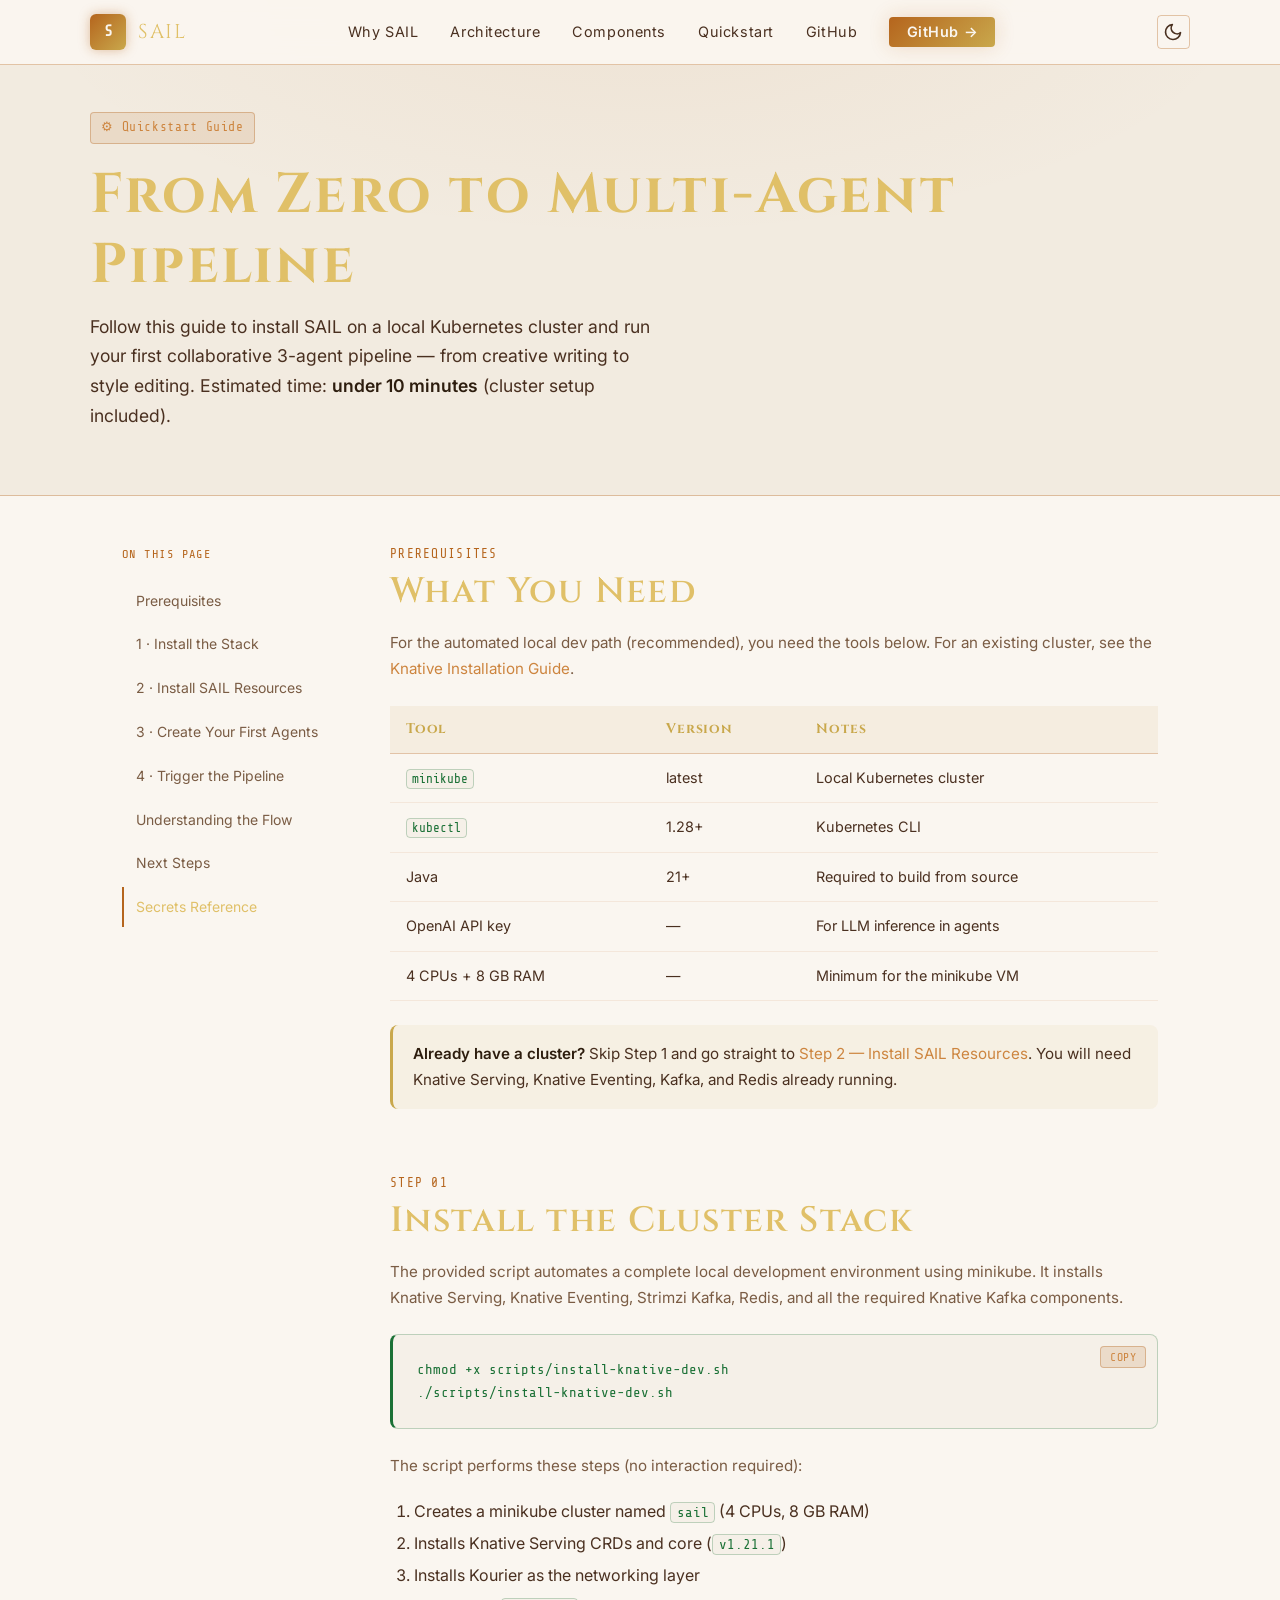
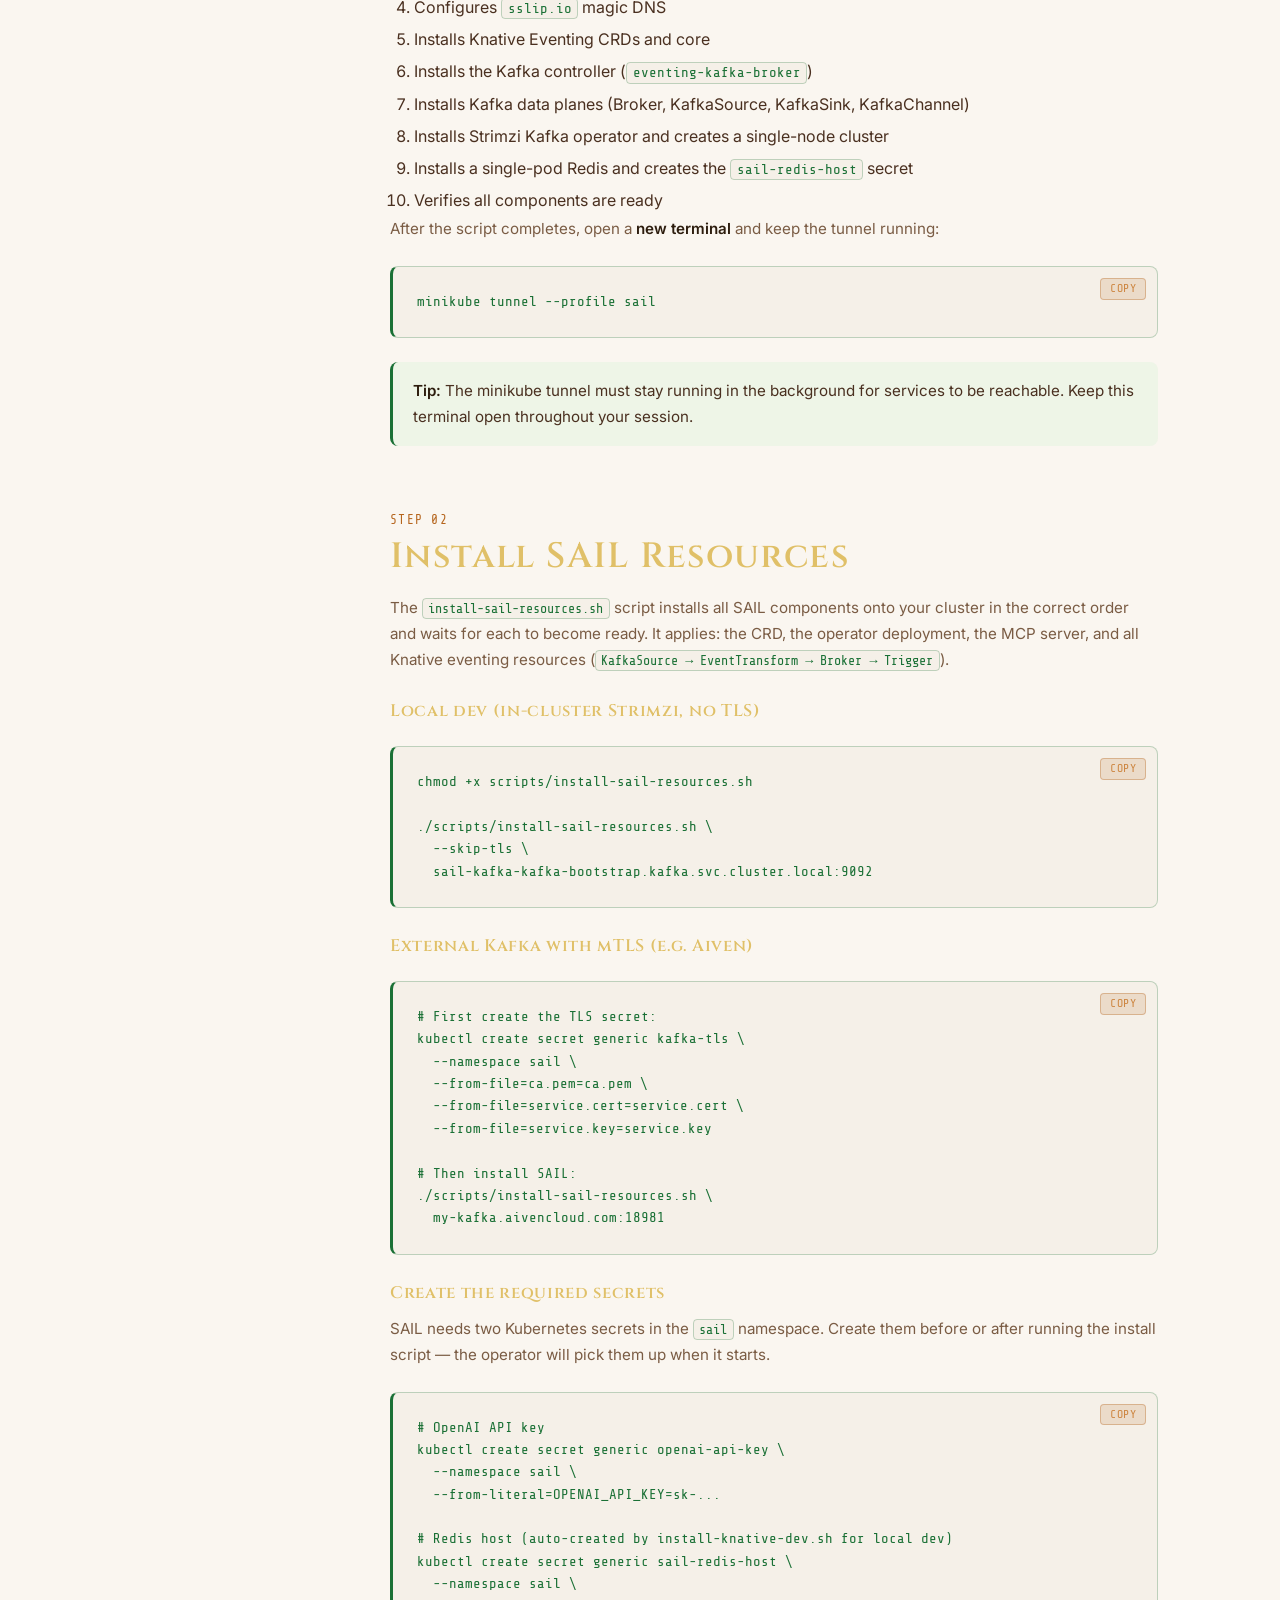
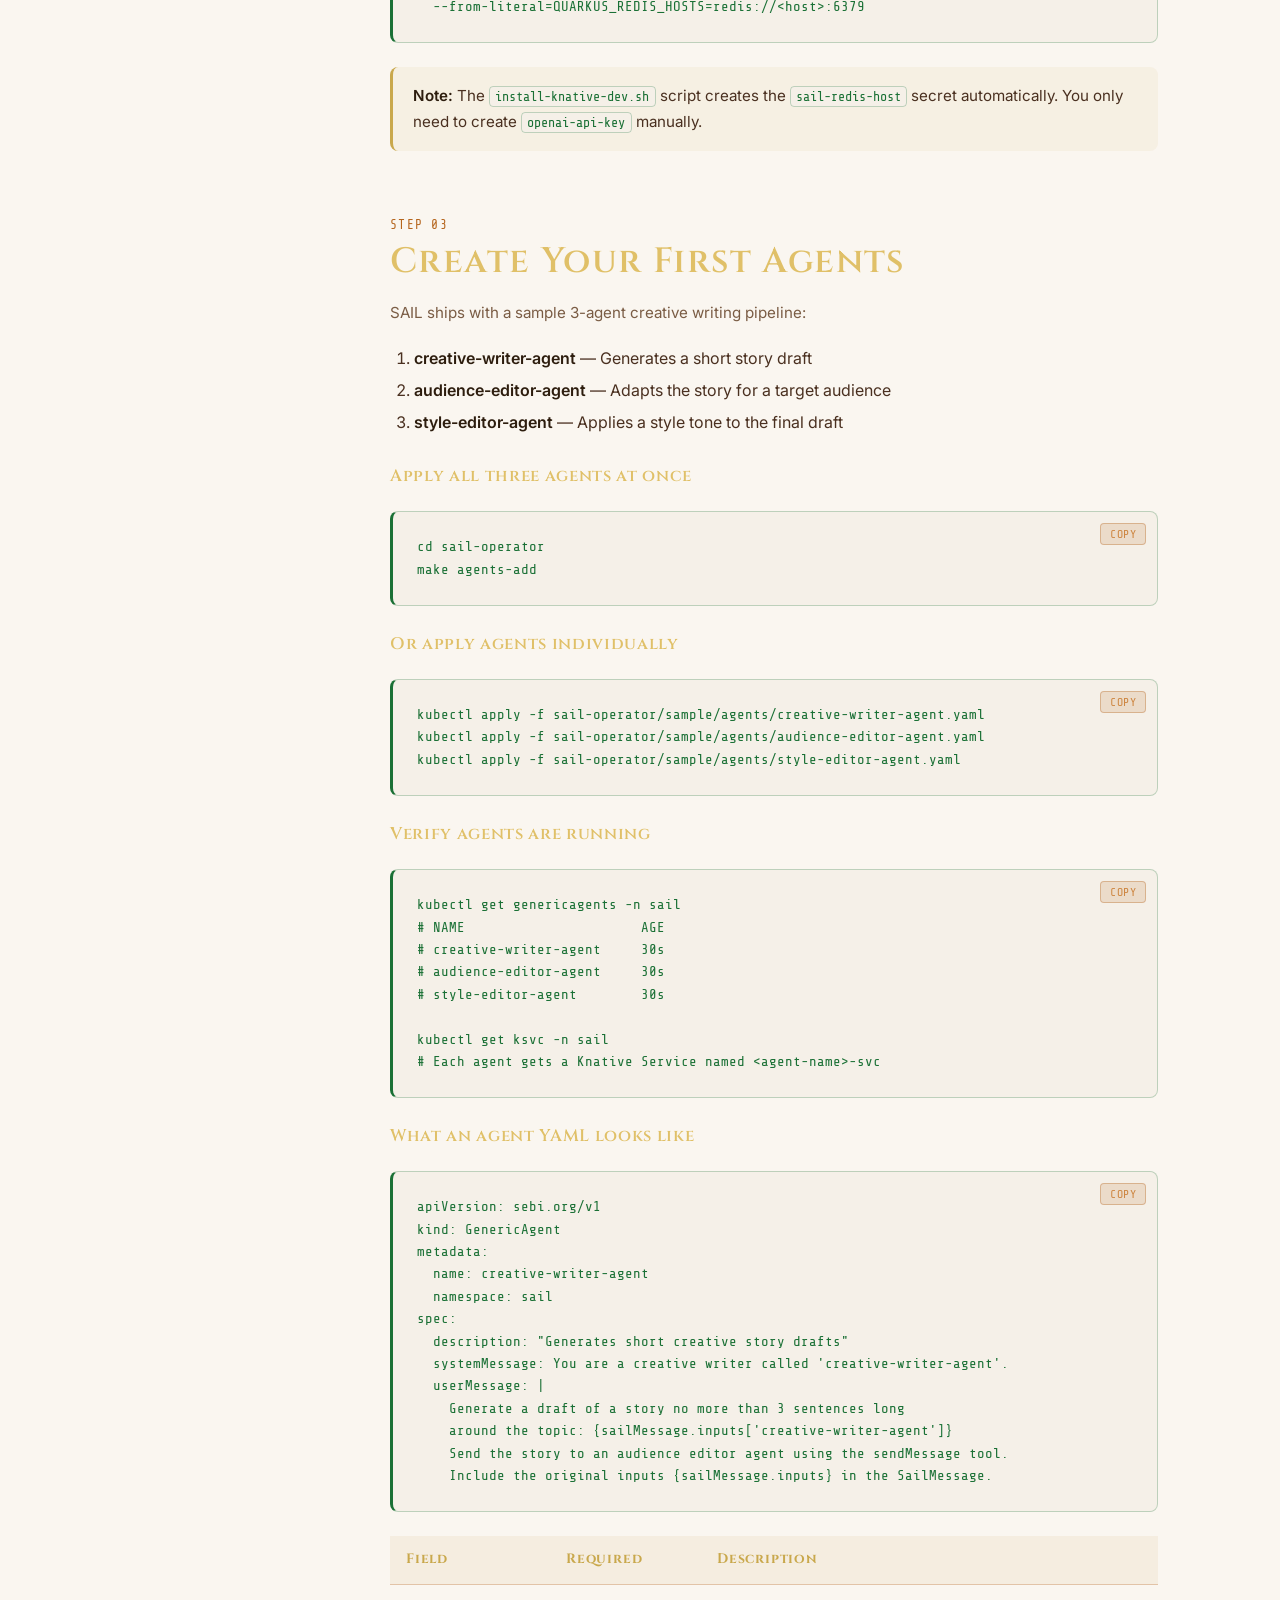
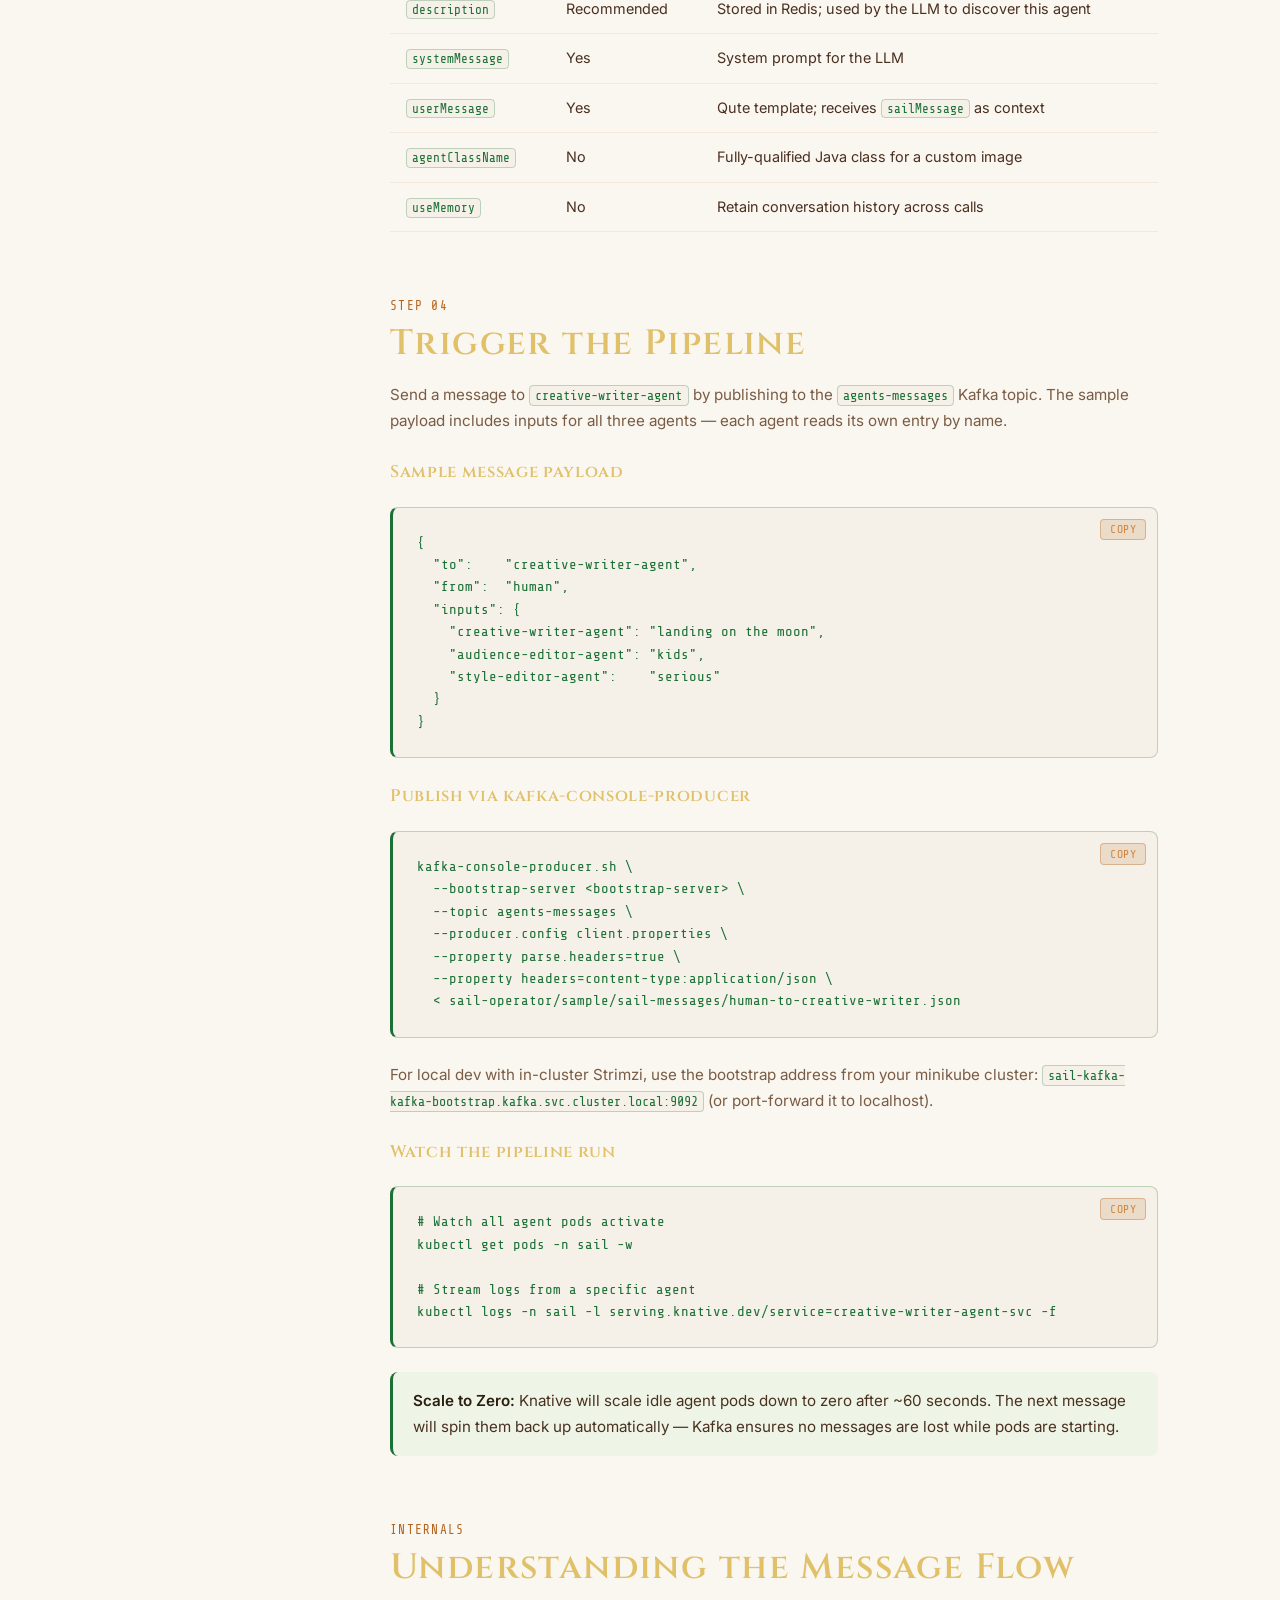
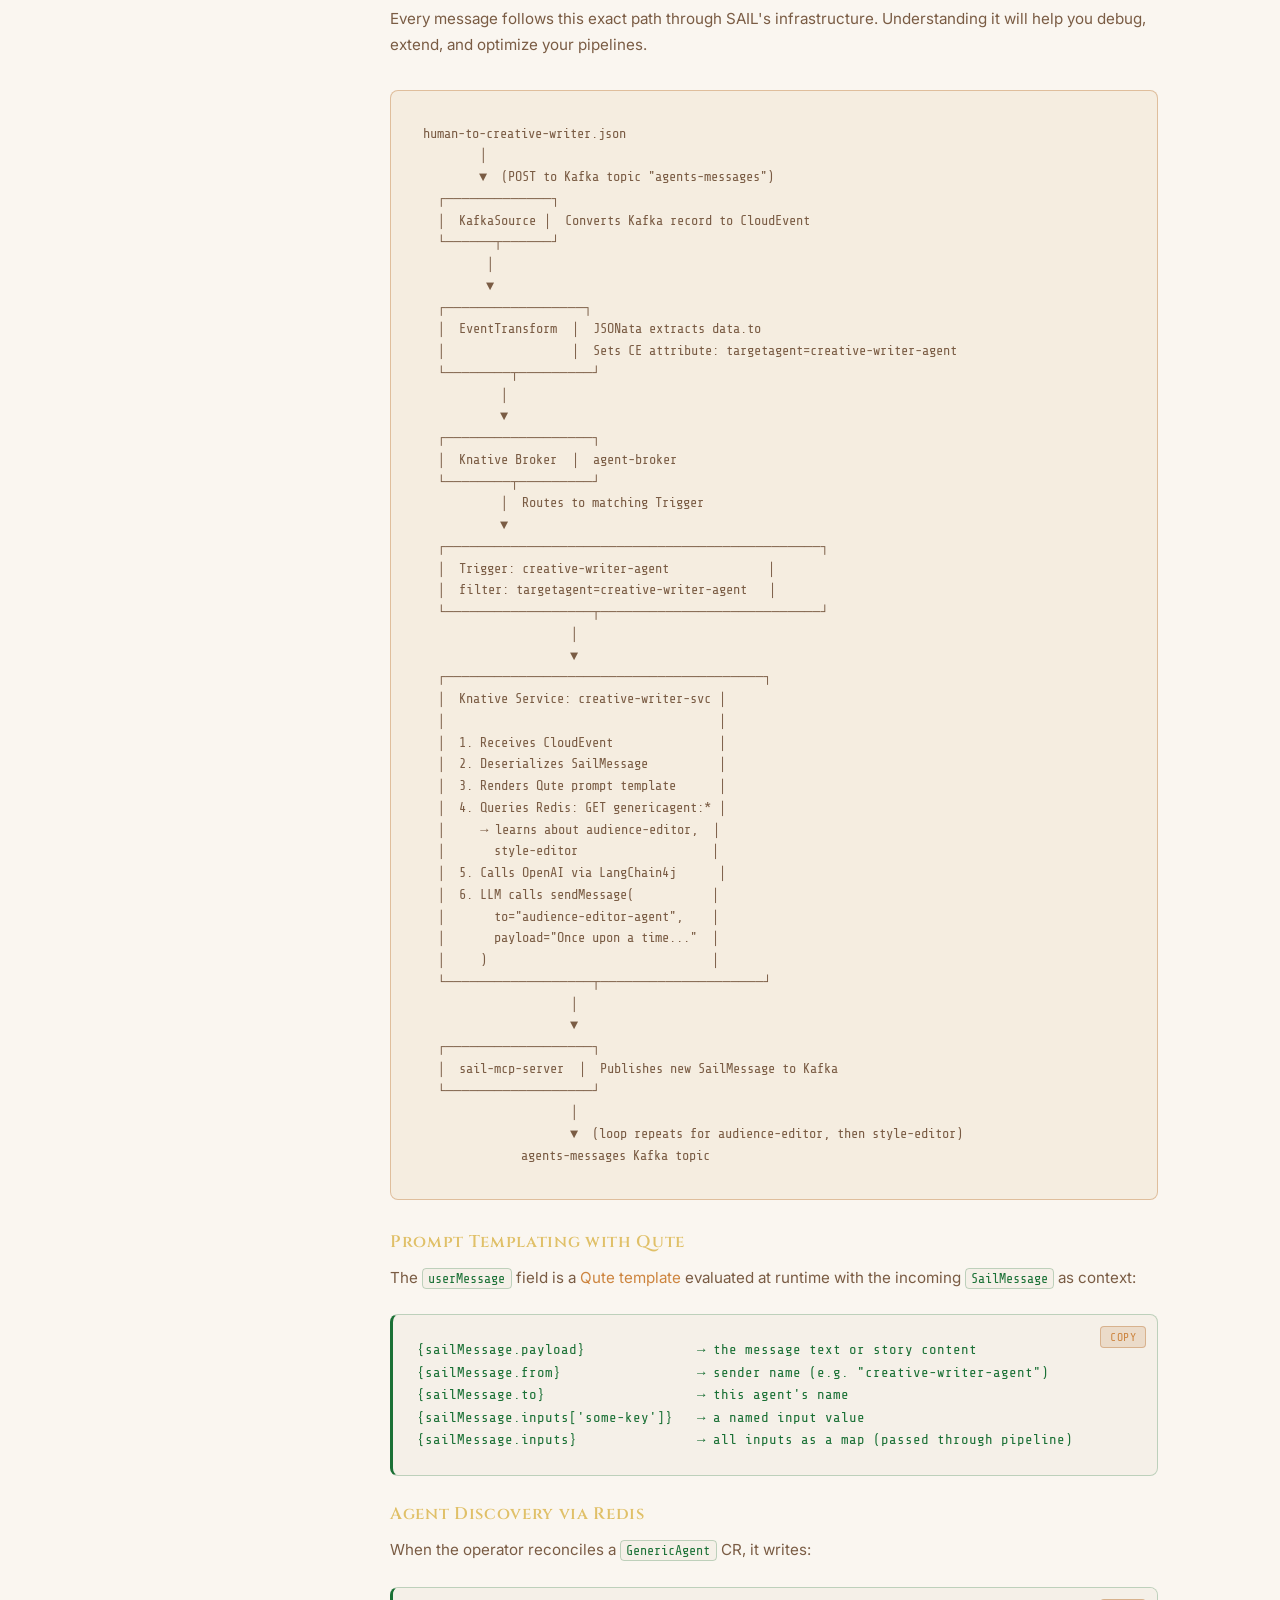
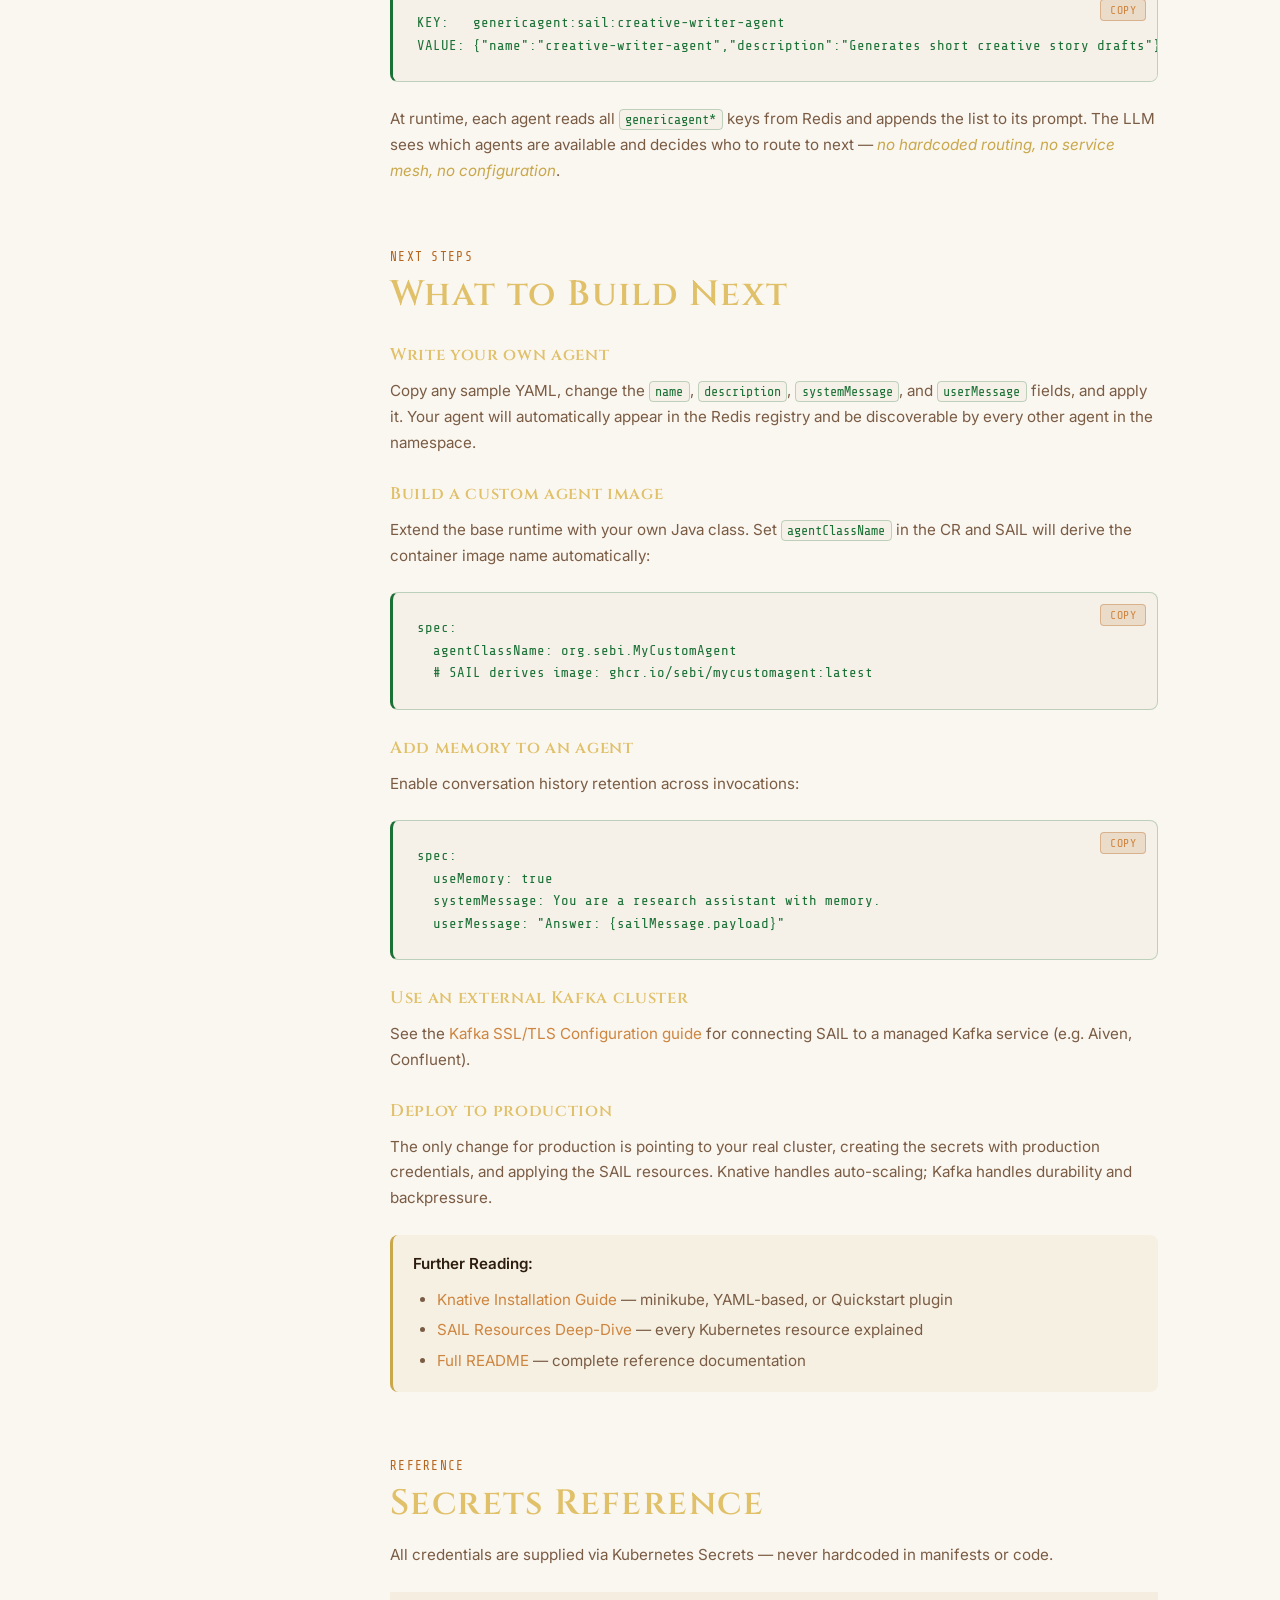
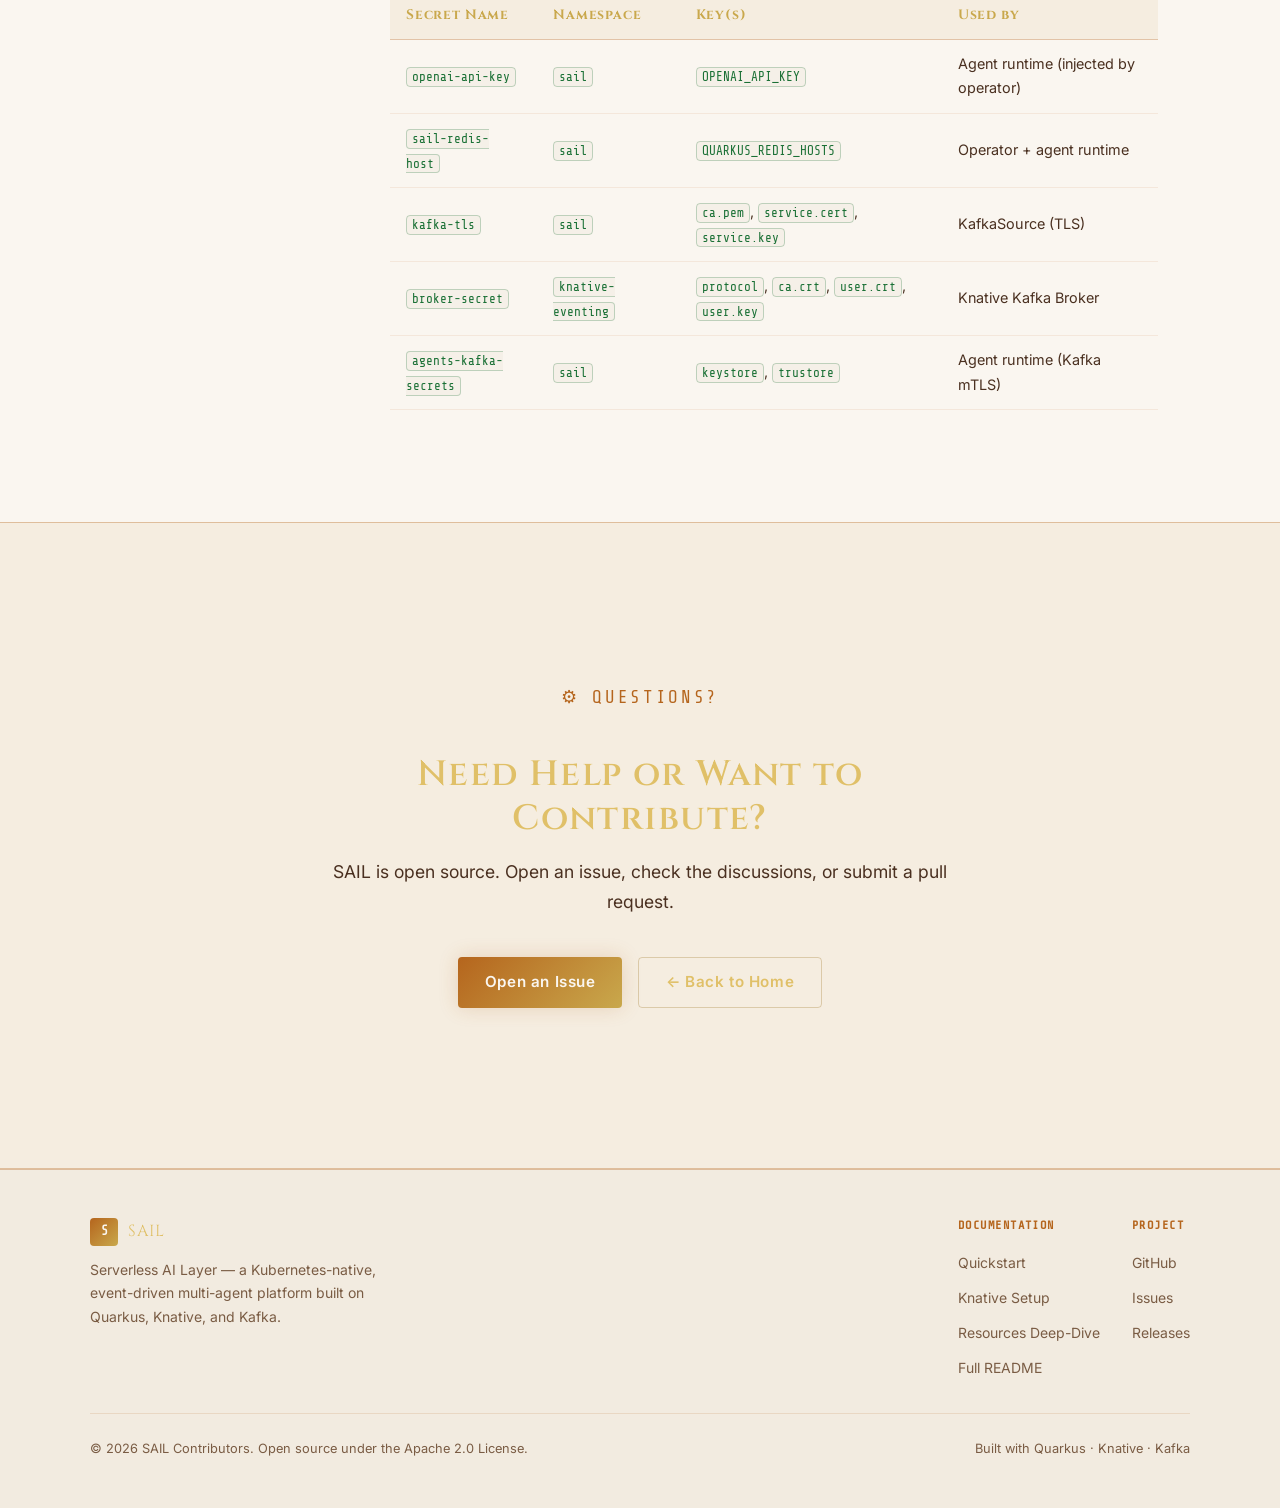
==== commit a46c7216: "Add light/dark mode toggle to SAIL website nav bar Co-authored-by: sebastienblanc <335133+sebastienb" ====
--- a/website/quickstart.html
+++ b/website/quickstart.html
@@ -7,6 +7,9 @@
   <meta name="description" content="Get SAIL up and running in under 10 minutes. Install Knative, deploy the operator, define your first agents, and trigger a collaborative AI pipeline." />
   <link rel="stylesheet" href="assets/css/style.css" />
   <link rel="icon" href="data:image/svg+xml,<svg xmlns='http://www.w3.org/2000/svg' viewBox='0 0 100 100'><text y='.9em' font-size='90'>⚙️</text></svg>" />
+  <script>
+    (function(){var t=localStorage.getItem('sail-theme');if(t){document.documentElement.setAttribute('data-theme',t);}else if(window.matchMedia&&window.matchMedia('(prefers-color-scheme: light)').matches){document.documentElement.setAttribute('data-theme','light');}})();
+  </script>
 </head>
 <body>
 
@@ -26,6 +29,21 @@
         <li><a href="https://github.com/sail-oss/sail" target="_blank" rel="noopener">GitHub</a></li>
         <li><a href="https://github.com/sail-oss/sail" class="nav-cta" target="_blank" rel="noopener">GitHub →</a></li>
       </ul>
+
+      <button class="theme-toggle" id="themeToggle" aria-label="Switch to light mode">
+        <!-- Sun icon — shown in dark mode -->
+        <svg class="theme-icon-sun" width="20" height="20" viewBox="0 0 24 24" fill="none" stroke="currentColor" stroke-width="2" stroke-linecap="round" stroke-linejoin="round" aria-hidden="true">
+          <circle cx="12" cy="12" r="5"/>
+          <line x1="12" y1="1" x2="12" y2="3"/><line x1="12" y1="21" x2="12" y2="23"/>
+          <line x1="4.22" y1="4.22" x2="5.64" y2="5.64"/><line x1="18.36" y1="18.36" x2="19.78" y2="19.78"/>
+          <line x1="1" y1="12" x2="3" y2="12"/><line x1="21" y1="12" x2="23" y2="12"/>
+          <line x1="4.22" y1="19.78" x2="5.64" y2="18.36"/><line x1="18.36" y1="5.64" x2="19.78" y2="4.22"/>
+        </svg>
+        <!-- Moon icon — shown in light mode -->
+        <svg class="theme-icon-moon" width="20" height="20" viewBox="0 0 24 24" fill="none" stroke="currentColor" stroke-width="2" stroke-linecap="round" stroke-linejoin="round" aria-hidden="true">
+          <path d="M21 12.79A9 9 0 1 1 11.21 3 7 7 0 0 0 21 12.79z"/>
+        </svg>
+      </button>
 
       <button class="nav-menu-toggle" id="menuToggle" aria-label="Toggle menu" aria-expanded="false">
         <svg width="22" height="22" viewBox="0 0 22 22" fill="currentColor">
--- a/website/assets/css/style.css
+++ b/website/assets/css/style.css
@@ -1050,3 +1050,86 @@
 .animate-delay-2 { animation-delay: 0.2s; }
 .animate-delay-3 { animation-delay: 0.3s; }
 .animate-delay-4 { animation-delay: 0.4s; }
+
+/* ── Theme Toggle Button ────────────────────────────────────── */
+.theme-toggle {
+  background: none;
+  border: 1px solid var(--border-copper);
+  cursor: pointer;
+  padding: 0.35rem;
+  color: var(--parchment-dim);
+  border-radius: var(--radius);
+  display: flex;
+  align-items: center;
+  justify-content: center;
+  flex-shrink: 0;
+  transition: color var(--transition), border-color var(--transition), background var(--transition);
+}
+.theme-toggle:hover {
+  color: var(--brass-light);
+  border-color: var(--brass);
+  background: rgba(201, 168, 76, 0.08);
+}
+
+/* Default (dark mode): show sun icon, hide moon */
+.theme-icon-moon { display: none; }
+
+/* Light mode: show moon icon, hide sun */
+[data-theme="light"] .theme-icon-sun  { display: none; }
+[data-theme="light"] .theme-icon-moon { display: block; }
+
+/* ── Light Mode Theme ───────────────────────────────────────── */
+[data-theme="light"] {
+  --bg-void:        #faf6f0;
+  --bg-dark:        #f2ebe0;
+  --bg-mid:         #ebe0d0;
+  --bg-panel:       #f5ede0;
+  --bg-panel-hover: #ecddd0;
+  --bg-code:        #f5f0e8;
+
+  --parchment:      #2d1d0e;
+  --parchment-dim:  #4a3020;
+  --parchment-muted:#7a5c44;
+
+  --green-term:     #1a7035;
+
+  --border-copper:  rgba(181, 101, 29, 0.35);
+  --border-brass:   rgba(160, 120, 40, 0.3);
+
+  --shadow-copper:  0 0 20px rgba(181, 101, 29, 0.2);
+  --shadow-brass:   0 0 30px rgba(201, 168, 76, 0.1);
+}
+
+/* Nav background in light mode (overrides hardcoded rgba) */
+[data-theme="light"] .nav {
+  background: rgba(250, 246, 240, 0.95);
+}
+
+/* Code/pre border color in light mode */
+[data-theme="light"] code {
+  border-color: rgba(26, 112, 53, 0.25);
+}
+[data-theme="light"] pre {
+  border-color: rgba(26, 112, 53, 0.25);
+  border-left-color: var(--green-term);
+}
+
+/* Terminal comment colour in light mode */
+[data-theme="light"] .terminal-comment { color: #8a9070; }
+
+/* Smooth transition when switching themes */
+body,
+.nav,
+.why-card,
+.component-card,
+.flow-step,
+.arch-diagram,
+.hero-terminal,
+.terminal-bar,
+.page-header,
+.footer,
+.cta-section,
+.stack-pill,
+.qs-sidebar {
+  transition: background-color 0.3s ease, border-color 0.3s ease, color 0.3s ease;
+}
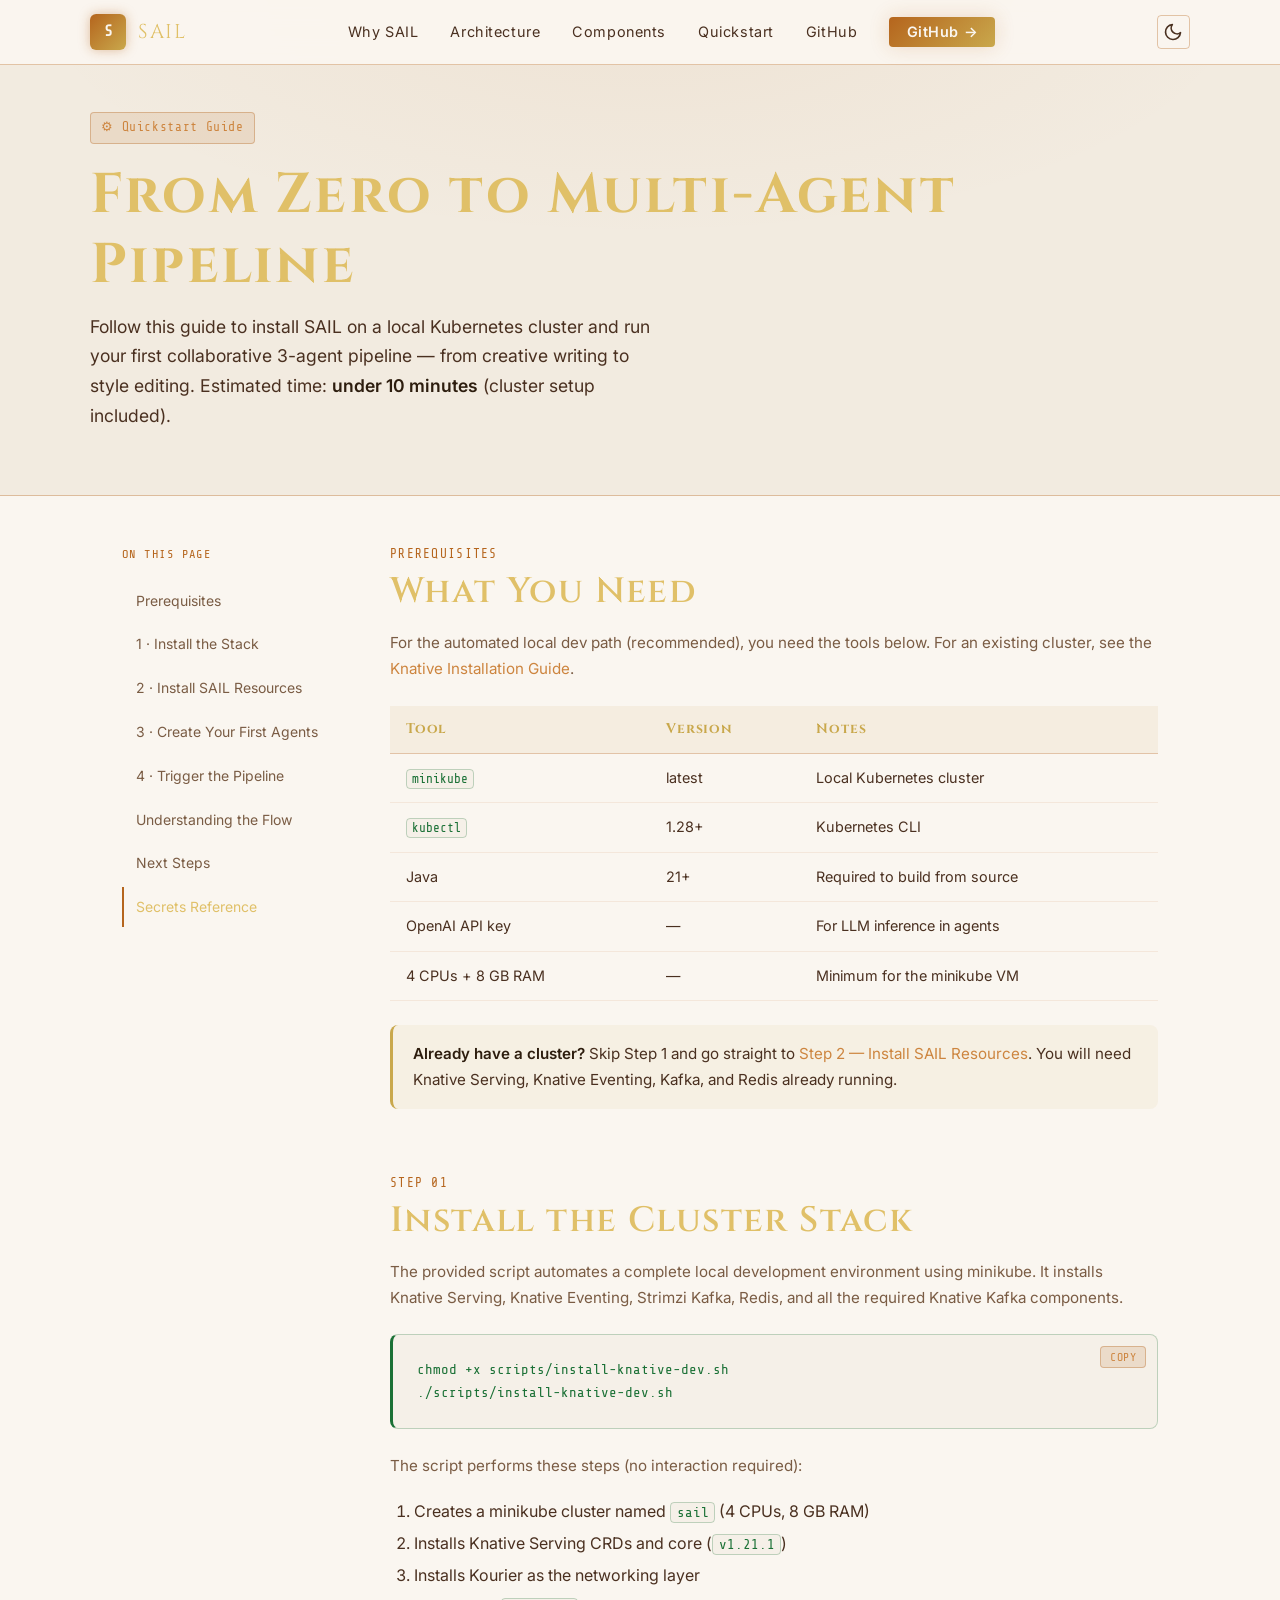
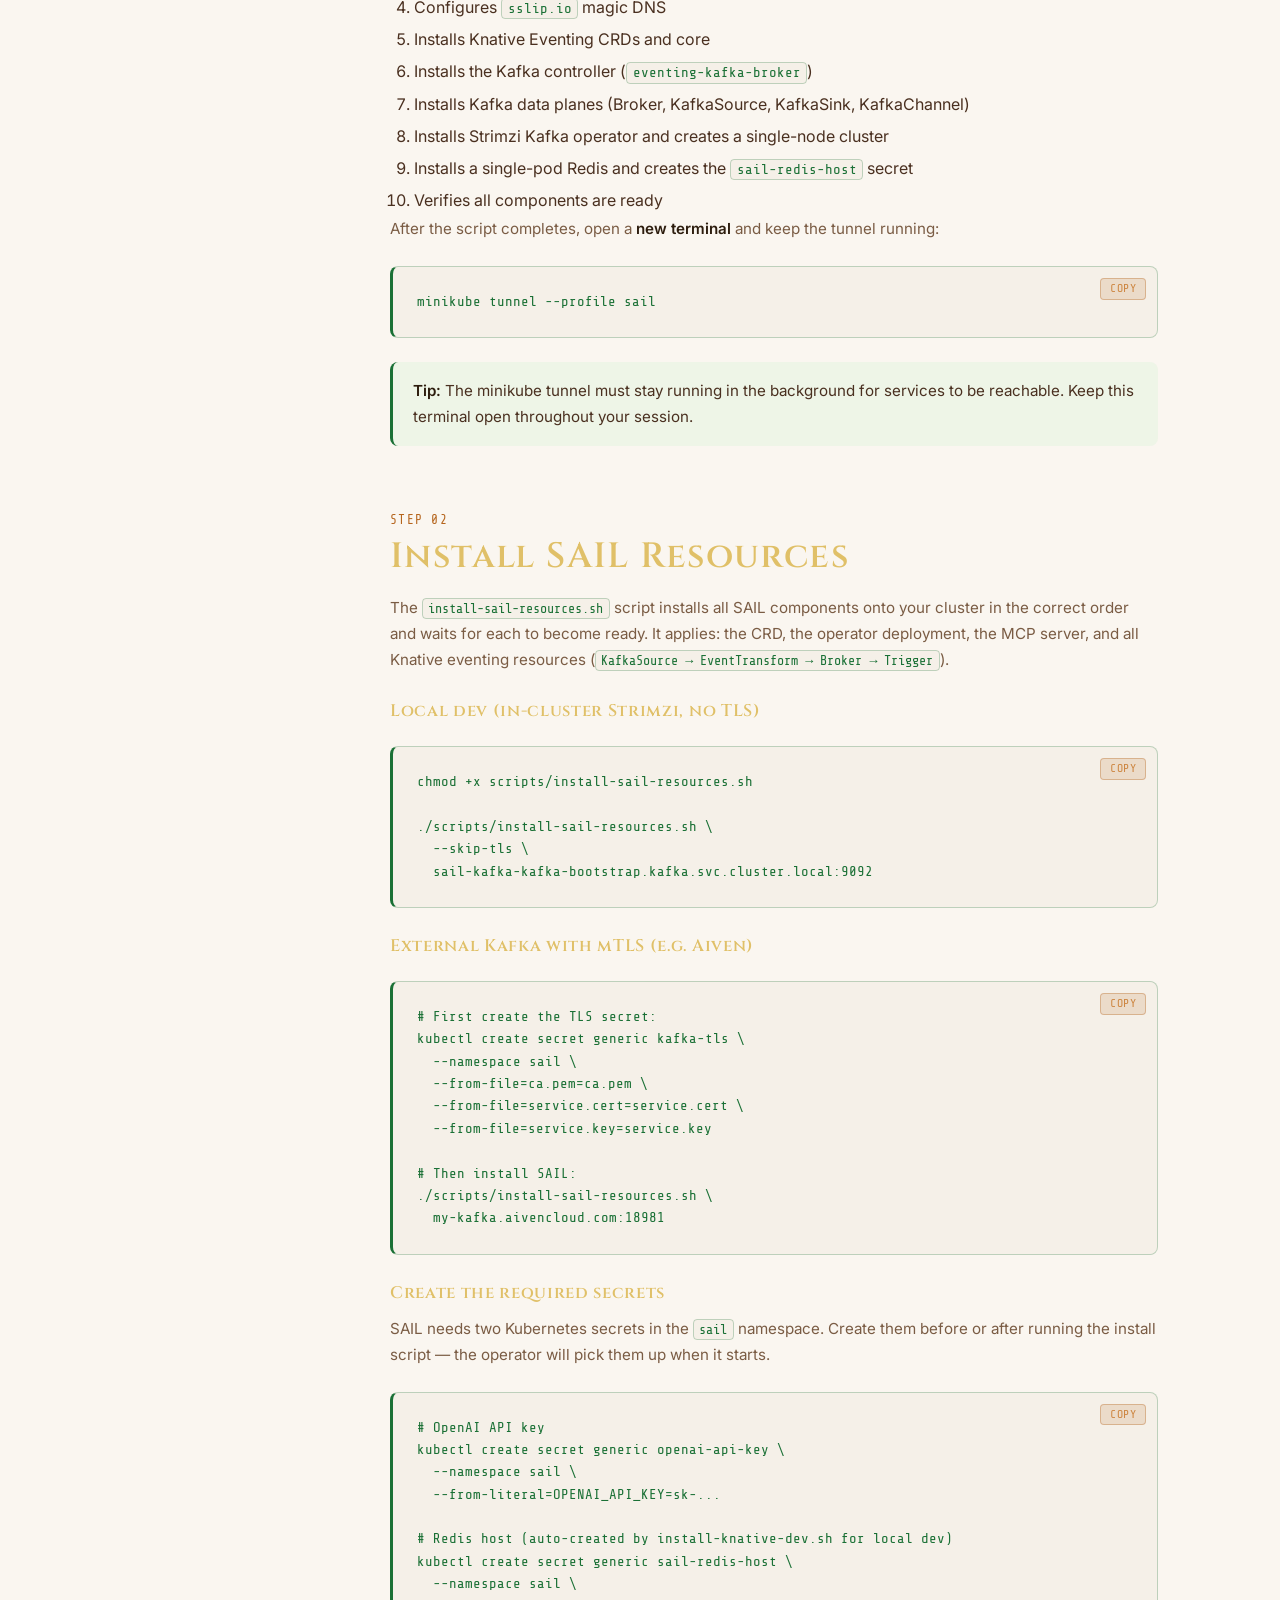
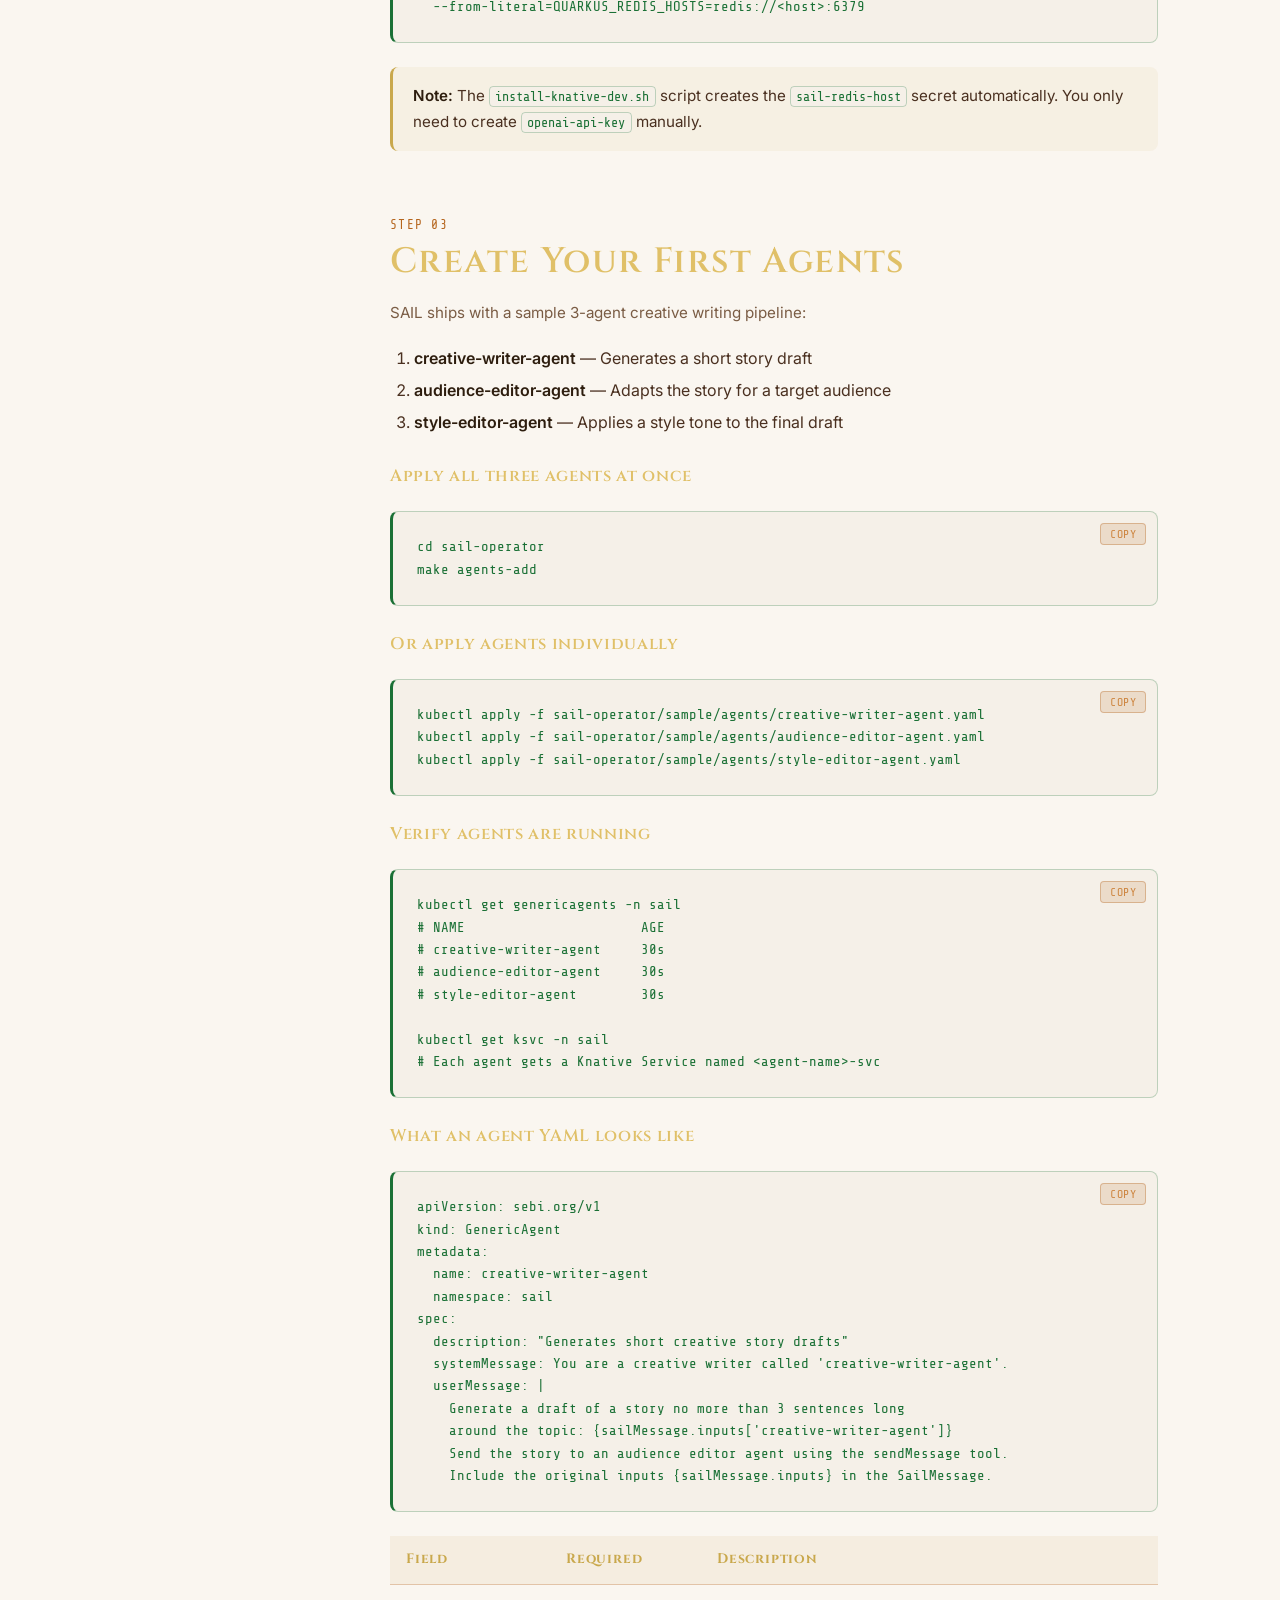
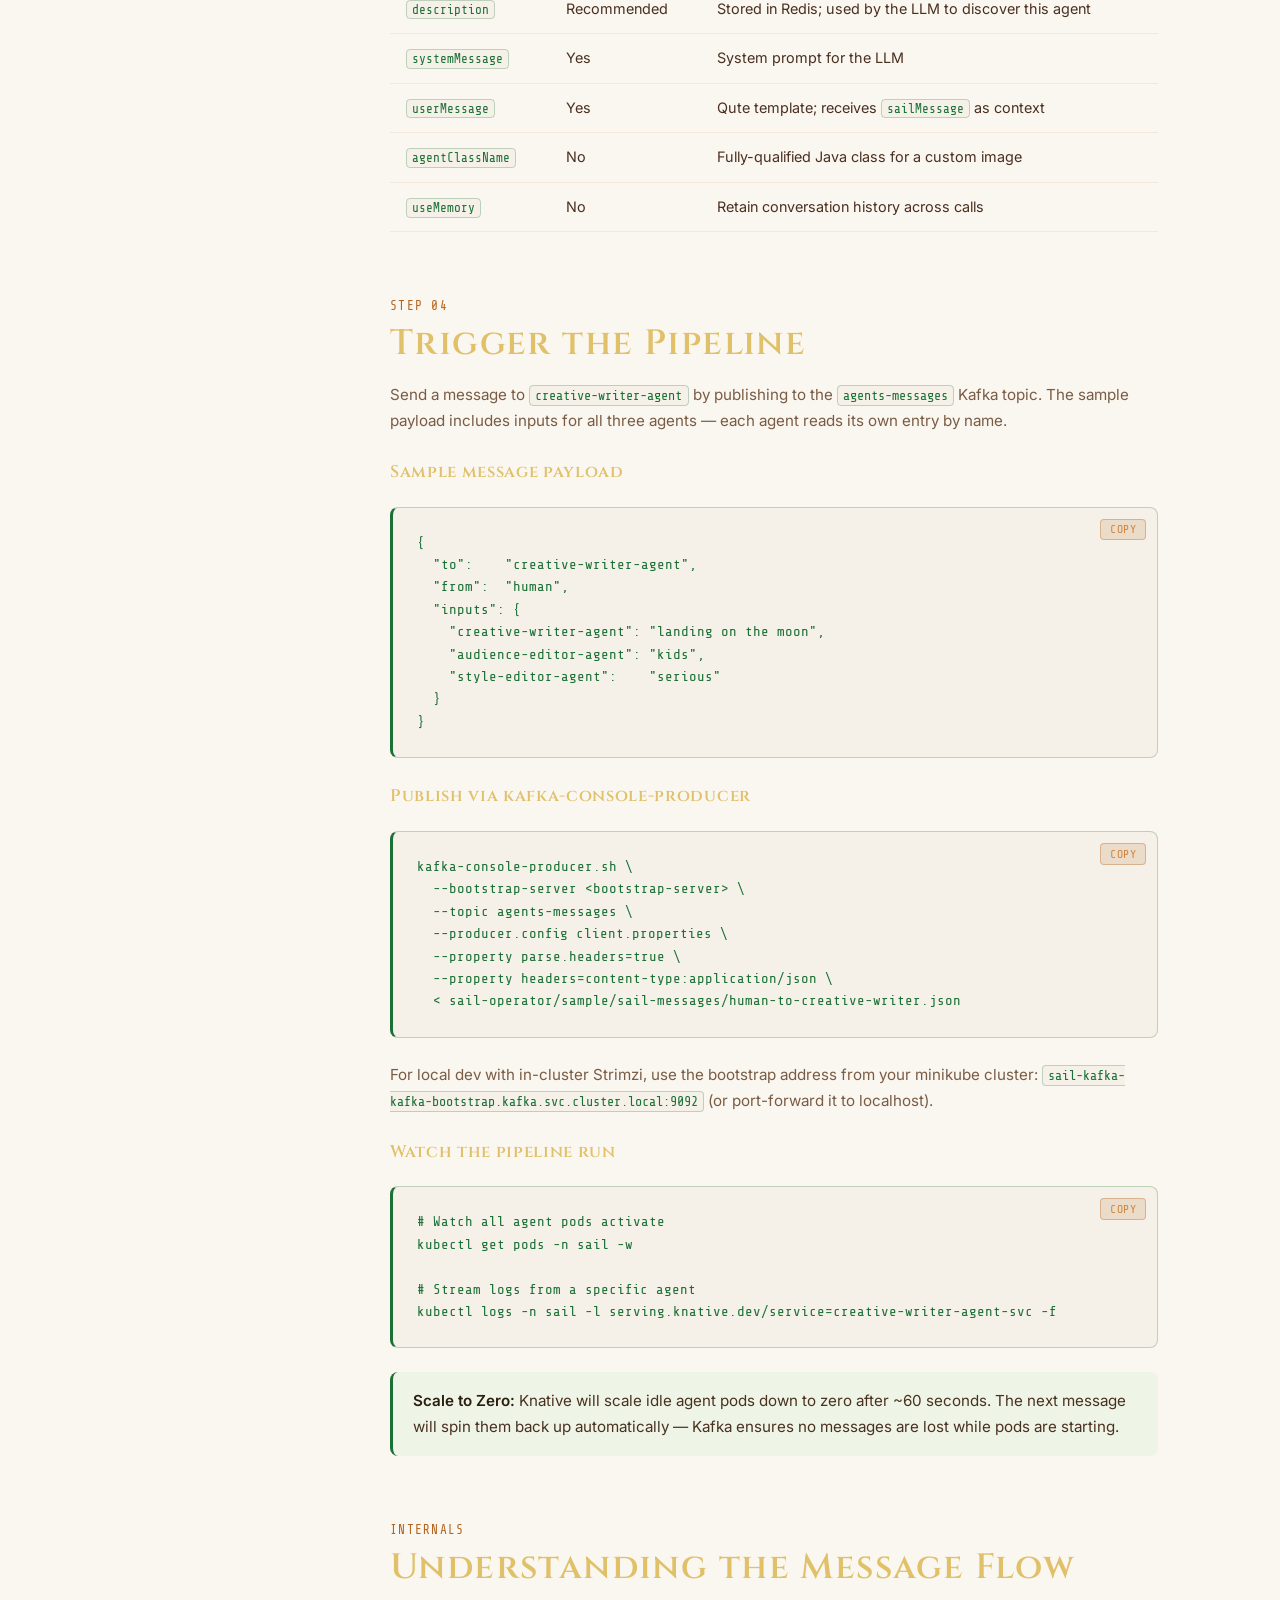
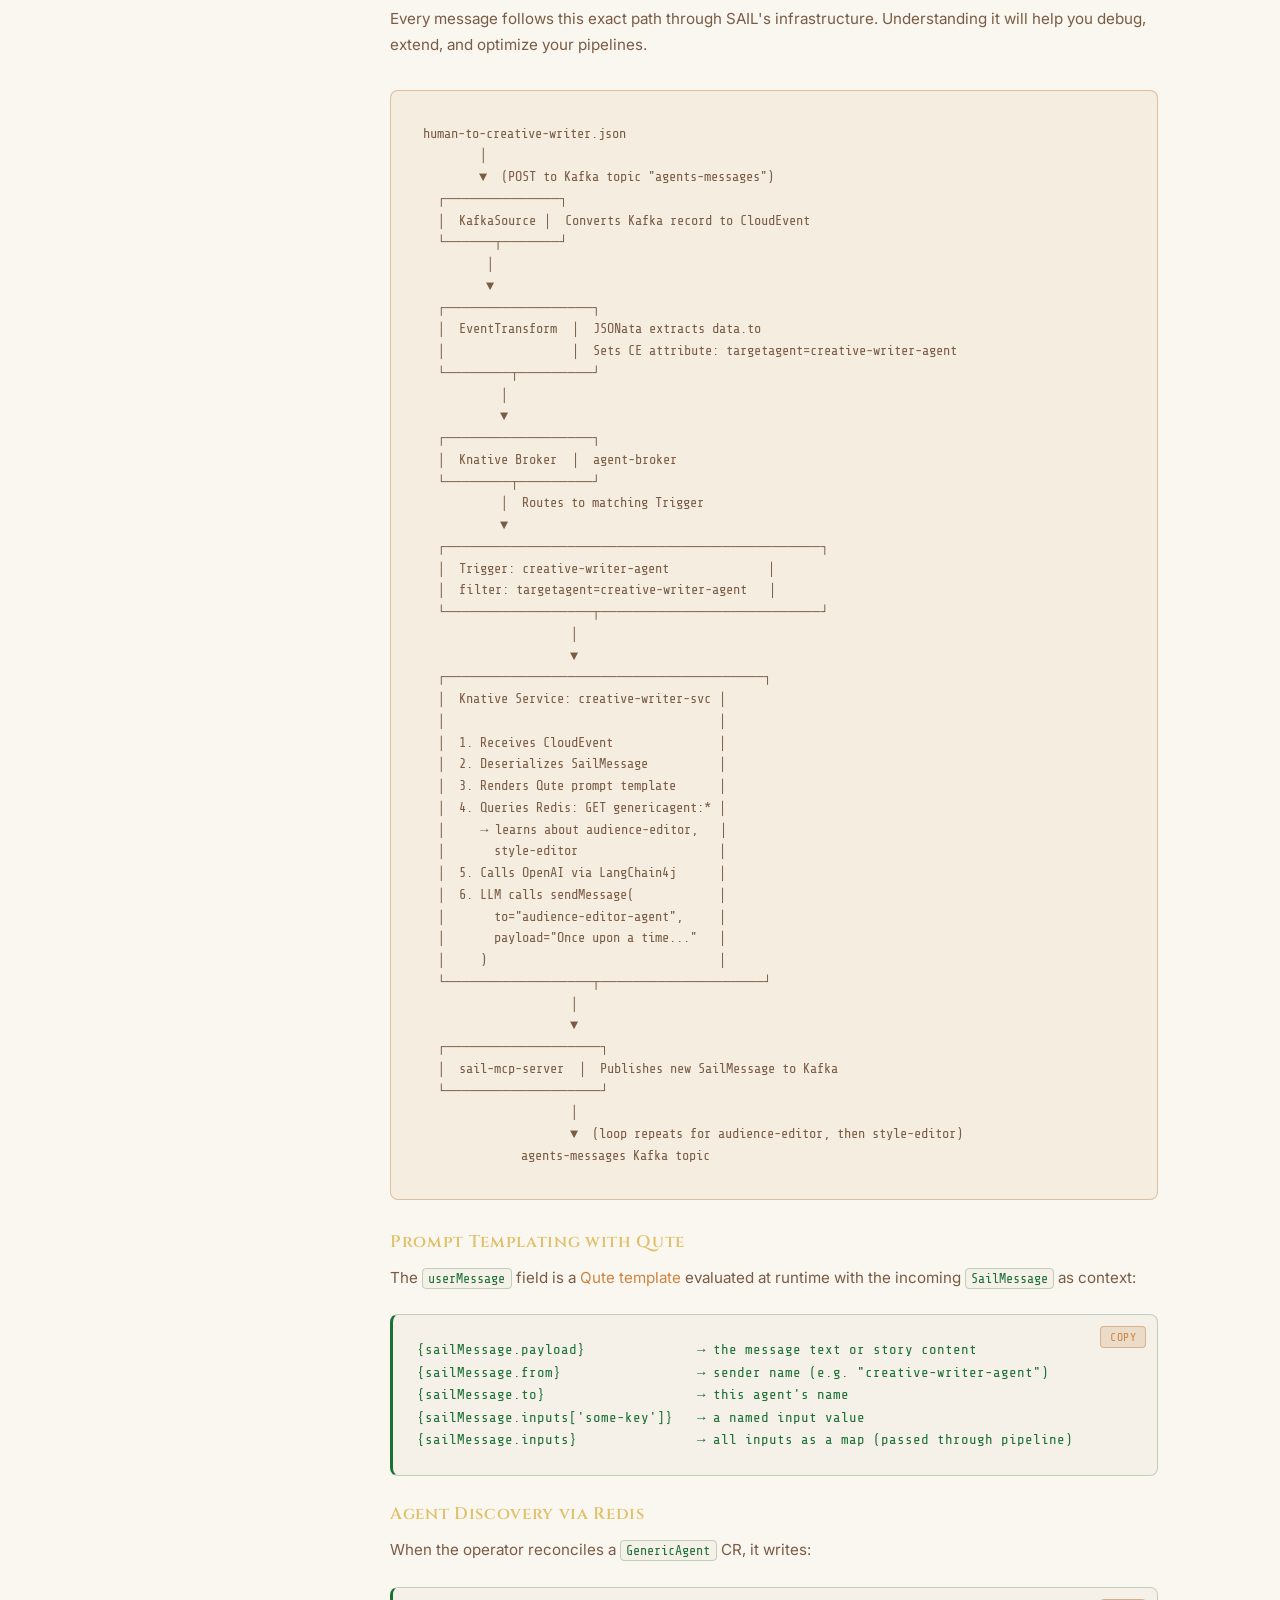
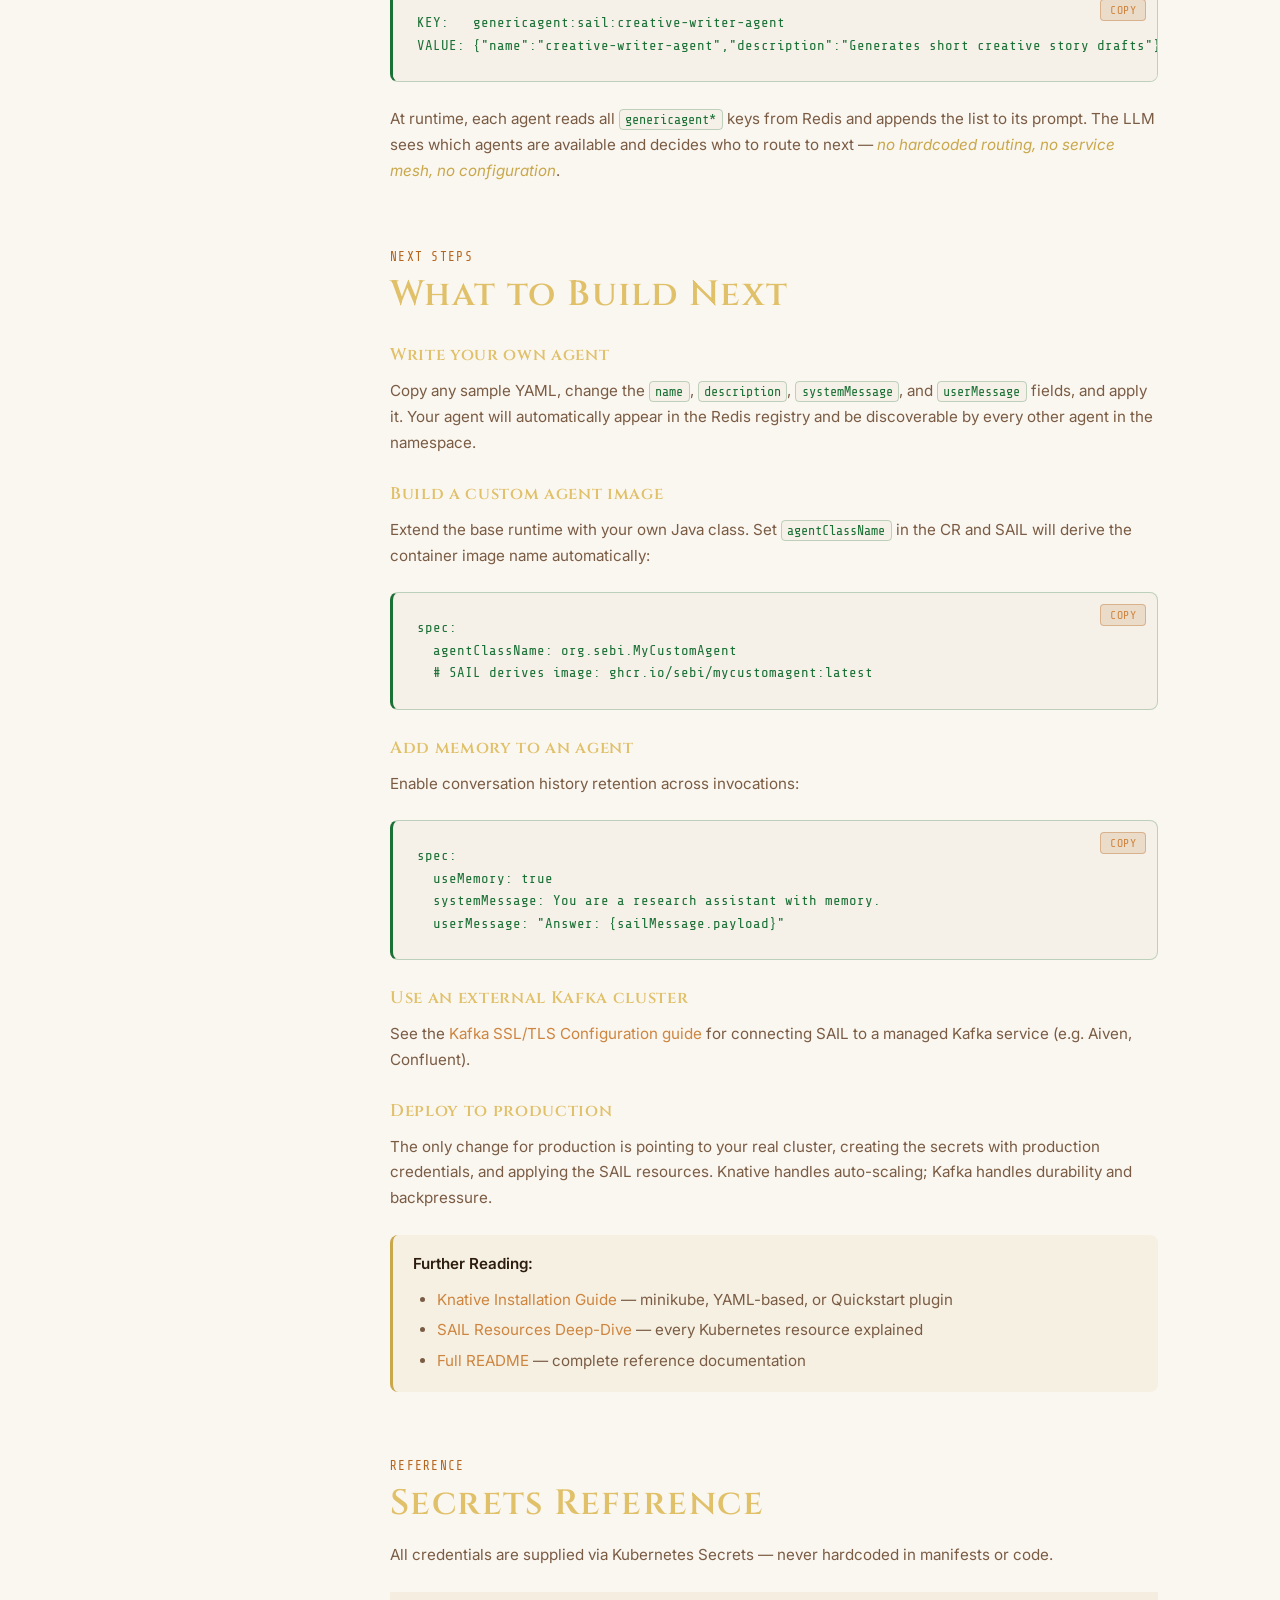
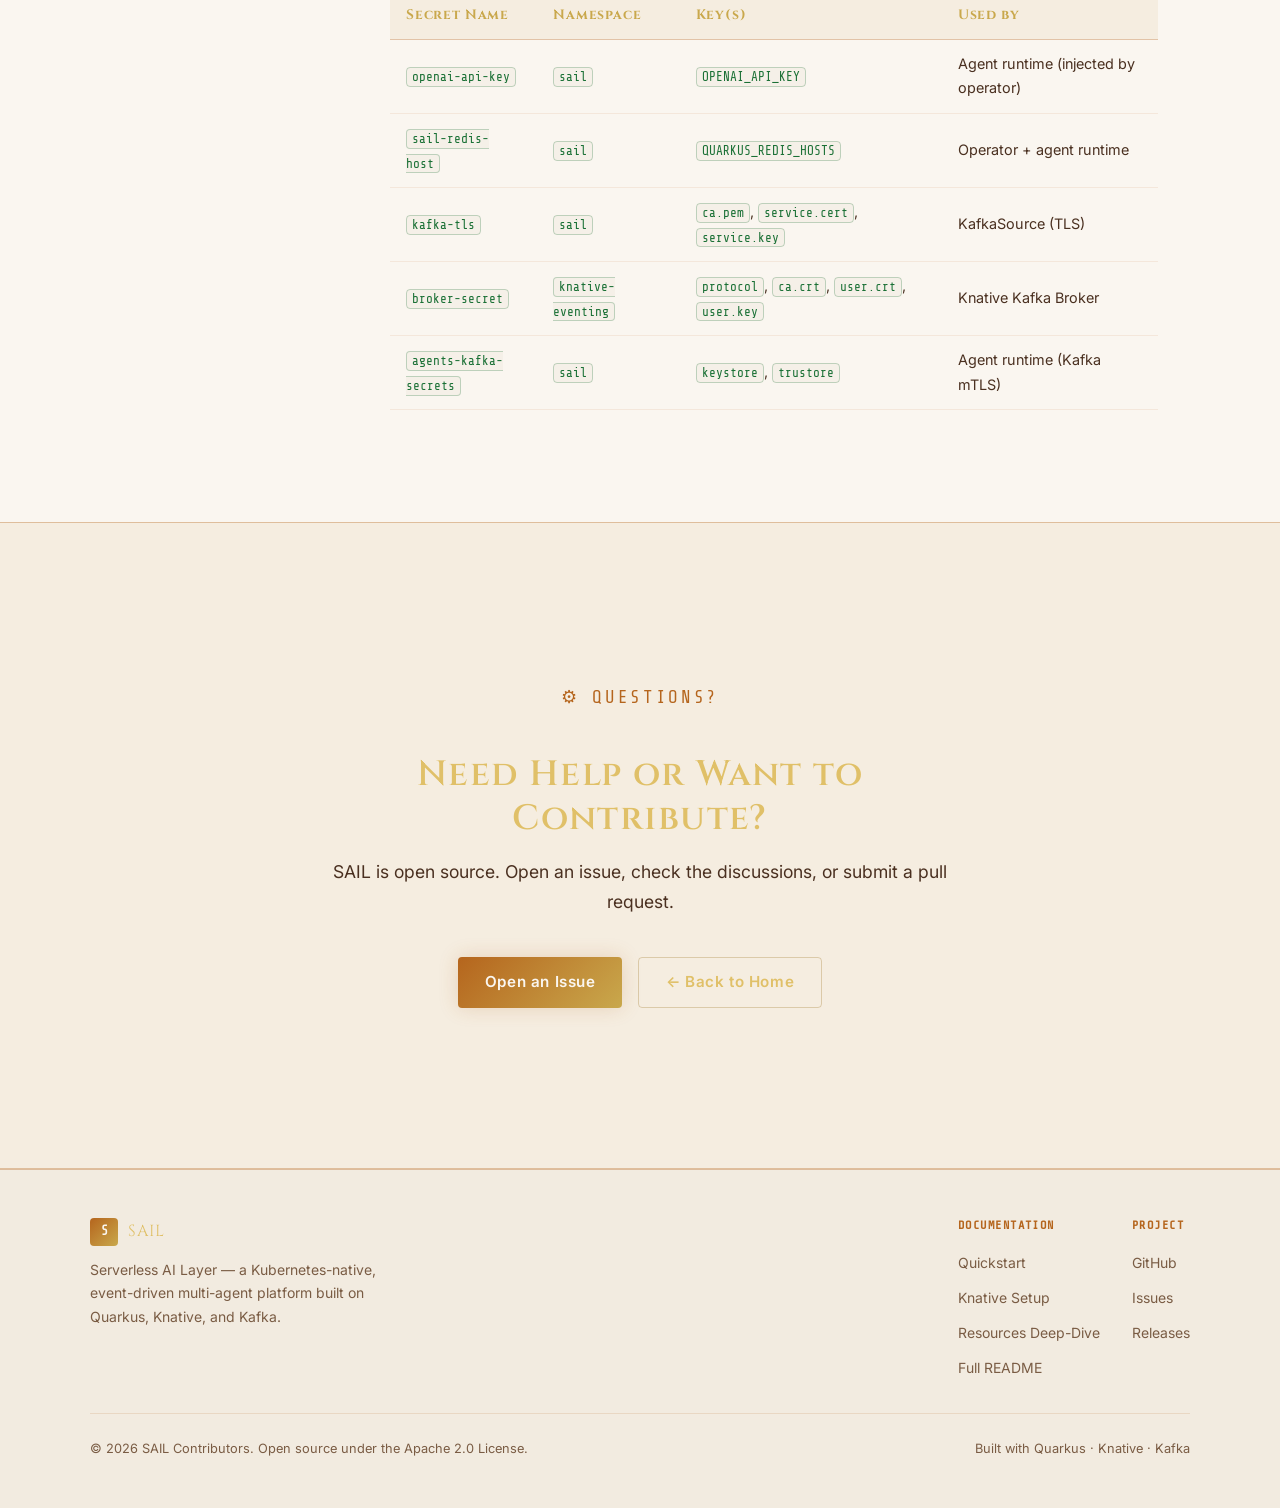
==== commit f4479695: "Fix misaligned ASCII box-drawing diagrams in README and website Co-authored-by: sebastienblanc <3351" ====
--- a/website/quickstart.html
+++ b/website/quickstart.html
@@ -369,12 +369,12 @@
 <pre>human-to-creative-writer.json
         │
         ▼  (POST to Kafka topic "agents-messages")
-  ┌─────────────┐
+  ┌──────────────┐
   │  KafkaSource │  Converts Kafka record to CloudEvent
-  └──────┬──────┘
+  └──────┬───────┘
          │
          ▼
-  ┌─────────────────┐
+  ┌──────────────────┐
   │  EventTransform  │  JSONata extracts data.to
   │                  │  Sets CE attribute: targetagent=creative-writer-agent
   └────────┬─────────┘
@@ -398,19 +398,19 @@
   │  2. Deserializes SailMessage          │
   │  3. Renders Qute prompt template      │
   │  4. Queries Redis: GET genericagent:* │
-  │     → learns about audience-editor,  │
-  │       style-editor                   │
+  │     → learns about audience-editor,   │
+  │       style-editor                    │
   │  5. Calls OpenAI via LangChain4j      │
-  │  6. LLM calls sendMessage(           │
-  │       to="audience-editor-agent",    │
-  │       payload="Once upon a time..."  │
-  │     )                                │
+  │  6. LLM calls sendMessage(            │
+  │       to="audience-editor-agent",     │
+  │       payload="Once upon a time..."   │
+  │     )                                 │
   └──────────────────┬────────────────────┘
                      │
                      ▼
-  ┌──────────────────┐
+  ┌───────────────────┐
   │  sail-mcp-server  │  Publishes new SailMessage to Kafka
-  └──────────────────┘
+  └───────────────────┘
                      │
                      ▼  (loop repeats for audience-editor, then style-editor)
               agents-messages Kafka topic</pre>
